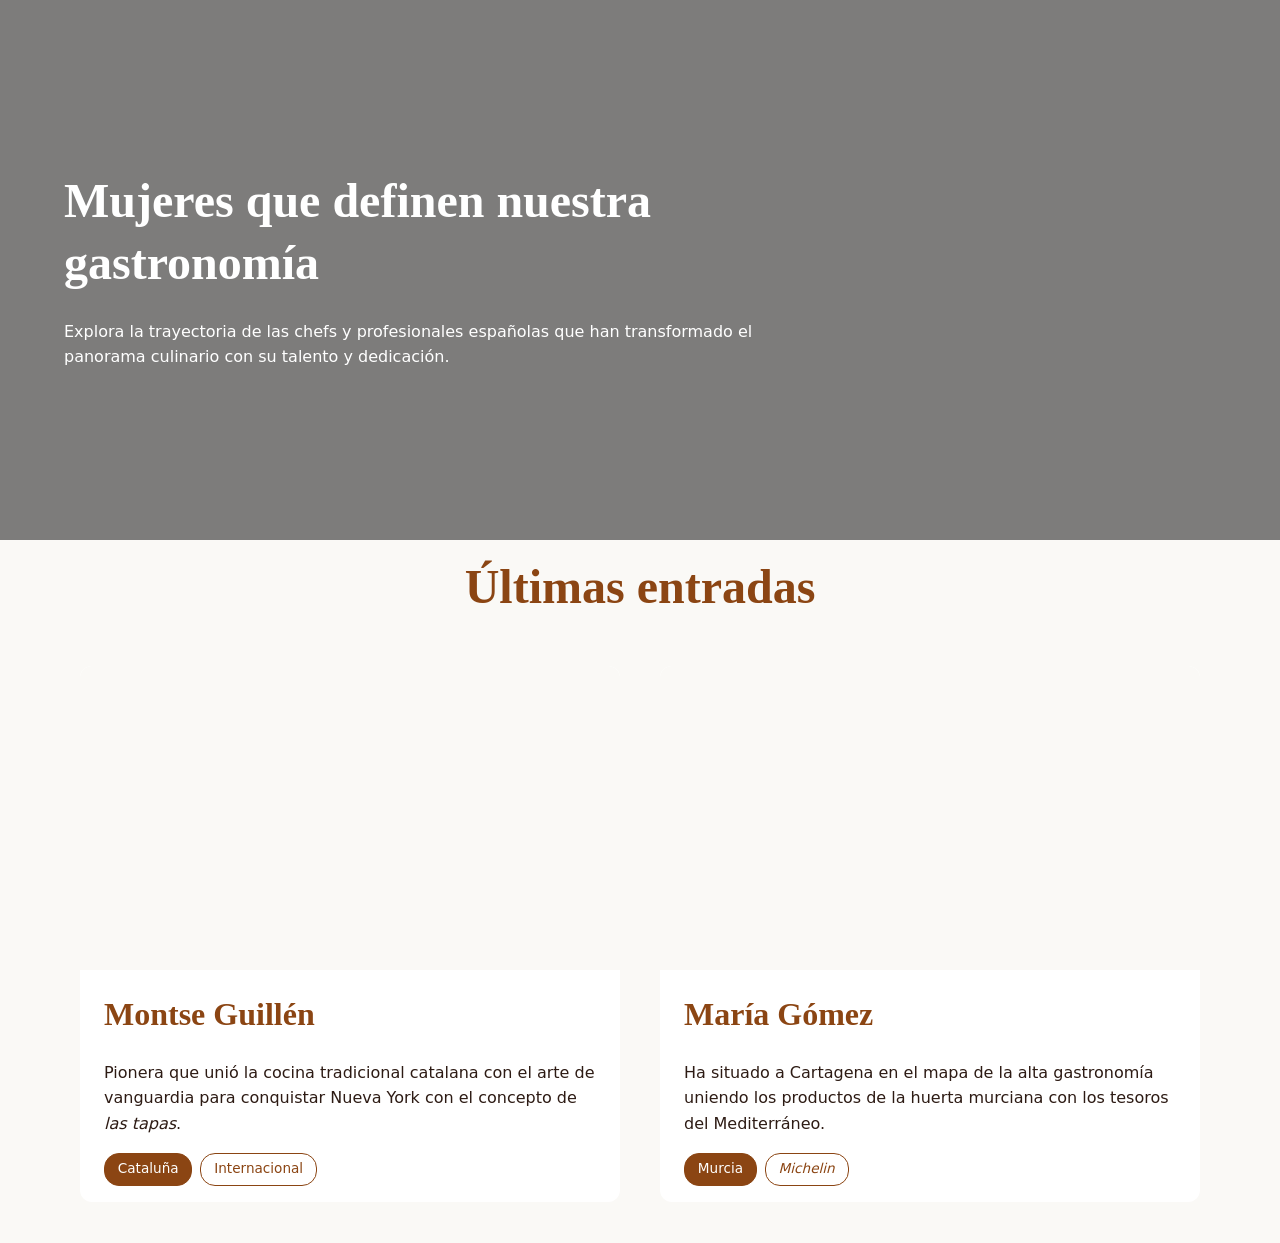
==== src_P2/index.html @ 94709fbe "Actualizo para aplicar cambios PageSpeed Insigths" ====
<!doctype html>
<html lang="es">
  <head>
    <meta charset="UTF-8" />
    <meta name="description" content="Gastronomía en femenino" />
    <meta name="viewport" content="width=device-width, initial-scale=1.0" />
    <title>{{ titulo_web }}</title>


    <!-- precarga de la fuente Playfair Display -->
    <link
      rel="preload"
      href="./fonts/playfair-display-v40-latin-regular.woff2"
      as="font"
      type="font/woff2"
      crossorigin="anonymous"
    />
    <link
      rel="preload"
      href="./fonts/playfair-display-v40-latin-italic.woff2"
      as="font"
      type="font/woff2"
      crossorigin="anonymous"
    />
    <link
      rel="preload"
      href="./fonts/playfair-display-v40-latin-700.woff2"
      as="font"
      type="font/woff2"
      crossorigin="anonymous"
    />

    <!-- icono de página -->
    <link rel="icon" href="./img/favicon.svg" type="image/svg+xml" />
    <!-- sharp parece no funcionar con la etiqueta link, así que se hace una versión png -->
    <link rel="icon" href="./img/favicon.png" type="image/png" />

    <!-- hoja de estilos -->
    <link rel="stylesheet" href="./css/estilos.css" />

    <!-- carga el javascript en diferido -->
    <script src="./js/script.js" defer></script>
  </head>

  <body>
    <!-- cabecera de página -->
    <include src="./src_P2/includes/header.html"></include>

    <main>
      <section class="hero-index">
        <picture class="hero-bg-container">
          <source
            type="image/webp"
            media="(min-width: 1024px)"
            srcset="./img/valentin-7uGtxeLLa0g-unsplash.jpg?as=webp&width=1600"
          />
          <source
            type="image/webp"
            media="(min-width: 768px)"
            srcset="./img/valentin-7uGtxeLLa0g-unsplash.jpg?as=webp&width=1000"
          />
          <img
            src="./img/valentin-7uGtxeLLa0g-unsplash.jpg?as=webp&width=600"
            alt="Fondo decorativo de gastronomía"
            class="hero-bg-img"
            fetchpriority="high"
            width="600"
            height="400"
          />
        </picture>

        <div class="hero-index-text">
          <h1>Mujeres que definen nuestra gastronomía</h1>
          <p>
            Explora la trayectoria de las chefs y profesionales españolas que
            han transformado el panorama culinario con su talento y dedicación.
          </p>
        </div>

        <div class="hero-index-image">
          <div class="hero-clip-container">
            <picture>
              <source
                type="image/webp"
                srcset="
                  ./img/howtogym-S9NchuPb79I-unsplash.jpg?as=webp&width=400   400w,
                  ./img/howtogym-S9NchuPb79I-unsplash.jpg?as=webp&width=600   600w,
                  ./img/howtogym-S9NchuPb79I-unsplash.jpg?as=webp&width=800   800w,
                  ./img/howtogym-S9NchuPb79I-unsplash.jpg?as=webp&width=1200 1200w,
                  ./img/howtogym-S9NchuPb79I-unsplash.jpg?as=webp&width=1600 1600w,
                  ./img/howtogym-S9NchuPb79I-unsplash.jpg?as=webp&width=2400 2400w
                "
                sizes="(max-width: 767px) 100vw, (max-width: 1200px) 50vw, 600px"
              />
              <img
                src="./img/howtogym-S9NchuPb79I-unsplash.jpg?width=800"
                srcset="
                  ./img/howtogym-S9NchuPb79I-unsplash.jpg?width=400   400w,
                  ./img/howtogym-S9NchuPb79I-unsplash.jpg?width=600   600w,
                  ./img/howtogym-S9NchuPb79I-unsplash.jpg?width=800   800w,
                  ./img/howtogym-S9NchuPb79I-unsplash.jpg?width=1200 1200w
                "
                sizes="(max-width: 767px) 100vw, (max-width: 1200px) 50vw, 600px"
                alt="Lupa negra sobre mesa de mármol blanco. HowToGym - Unspash"
                class="hero-index-image-clip"
                loading="lazy"
                fetchpriority="low"
                width="800"
                height="450"
              />
            </picture>
          </div>
        </div>
      </section>

      <!-- ultimas entradas -->
      <section class="ultimas-entradas">
        <div class="container">
          <h2>Últimas entradas</h2>

          <div class="cards-grid">
            <!-- Montse Guillén -->
            <article>
              <a href="det1.html" class="card hvr-curl-bottom-right">
                <figure class="card-image-container">
                  <include
                    src="./src_P2/includes/picture-std.html"
                    locals='{
                              "src": "montse_guillen.jpg",
                              "alt": "Montse Guillen, cuinera i artista",
                              "lang": "ca",
                              "sizes": "(max-width: 767px) 100vw, (max-width: 1200px) 45vw, 540px",
                              "class": "card-image",
                              "loading": "lazy",
                              "width": "540",
                              "height": "304"
                            }'
                  >
                  </include>
                </figure>

                <div class="card-content">
                  <h3>Montse Guillén</h3>
                  <p>
                    Pionera que unió la cocina tradicional catalana con el arte
                    de vanguardia para conquistar Nueva York con el concepto de
                    <i>las tapas</i>.
                  </p>

                  <div class="card-tags">
                    <span class="tag-region">Cataluña</span>
                    <span>Internacional</span>
                  </div>
                </div>
              </a>
            </article>

            <!-- María Gómez -->
            <article>
              <a href="det2.html" class="card hvr-curl-bottom-right">
                <figure class="card-image-container">
                  <include
                    src="./src_P2/includes/picture-std.html"
                    locals='{
                              "src": "maria_gomez_magoga.jpg",
                              "alt": "María Gómez en los fogones de Magoga",
                              "lang": "",
                              "sizes": "(max-width: 767px) 100vw, (max-width: 1200px) 45vw, 540px",
                              "class": "card-image",
                              "loading": "lazy",
                              "width": "540",
                              "height": "304"
                            }'
                  >
                  </include>
                </figure>
                <div class="card-content">
                  <h3>María Gómez</h3>
                  <p>
                    Ha situado a Cartagena en el mapa de la alta gastronomía
                    uniendo los productos de la huerta murciana con los tesoros
                    del Mediterráneo.
                  </p>
                  <div class="card-tags">
                    <span class="tag-region">Murcia</span>
                    <span lang="fr"><i>Michelin</i></span>
                  </div>
                </div>
              </a>
            </article>
          </div>
        </div>
      </section>
    </main>

    <!-- <footer> --->
    <include src="./src_P2/includes/footer.html"></include>

    <svg width="0" height="0">
      <defs>
        <clipPath id="clip-gastronomia" clipPathUnits="objectBoundingBox">
          <path
            d="M0.556,0 C0.546,0,0.539,0.014,0.539,0.032 V0.333 C0.539,0.351,0.546,0.365,0.556,0.365 H0.557 V0.412 A0.155,0.294 0,0,0 0.416,0.705 A0.155,0.294 0,0,0 0.571,1 A0.155,0.294 0,0,0 0.726,0.705 A0.155,0.294 0,0,0 0.585,0.412 V0.365 H0.587 C0.596,0.365,0.603,0.351,0.603,0.333 V0.032 C0.603,0.014,0.596,0,0.587,0 Z M0.238,0 A0.109,0.208 0,0,0 0.136,0.137 A0.109,0.208 0,0,0 0.11,0.131 A0.109,0.208 0,0,0 0,0.339 A0.109,0.208 0,0,0 0.098,0.545 V1 H0.238 V1 H0.378 V0.545 A0.109,0.208 0,0,0 0.476,0.339 A0.109,0.208 0,0,0 0.366,0.131 A0.109,0.208 0,0,0 0.341,0.137 A0.109,0.208 0,0,0 0.238,0 Z M0.836,0 A0.164,0.311 0,0,0 0.673,0.311 A0.164,0.311 0,0,0 0.802,0.614 V0.699 H0.783 C0.764,0.699,0.749,0.728,0.749,0.764 C0.749,0.801,0.764,0.829,0.783,0.829 H0.802 V0.933 C0.802,0.97,0.817,1,0.836,1 C0.855,1,0.87,0.97,0.87,0.933 V0.829 H0.889 C0.908,0.829,0.923,0.801,0.923,0.764 C0.923,0.728,0.908,0.699,0.889,0.699 H0.87 V0.614 A0.164,0.311 0,0,0 1,0.311 A0.164,0.311 0,0,0 0.836,0 Z"
          />
        </clipPath>
      </defs>
    </svg>
  </body>
</html>
---- src_P2/css/estilos.css ----
/* ========================================
   DEPENDENCIA HOVER
======================================= */
/* se elimina su carga y se añaden los estilos necesarios al final del css */
/* @import "npm:hover.css"; */

/* ========================================
   CARGA DE FUENTES DEL SERVIDOR
======================================= */
/* playfair-display-regular - latin */
@font-face {
  font-display: swap;
  font-family: "Playfair Display";
  font-style: normal;
  font-weight: 400;
  src: url("../fonts/playfair-display-v40-latin-regular.woff2") format("woff2");
}
/* playfair-display-italic - latin */
@font-face {
  font-display: swap;
  font-family: "Playfair Display";
  font-style: italic;
  font-weight: 400;
  src: url("../fonts/playfair-display-v40-latin-italic.woff2") format("woff2");
}
/* playfair-display-700 - latin */
@font-face {
  font-display: swap;
  font-family: "Playfair Display";
  font-style: normal;
  font-weight: 700;
  src: url("../fonts/playfair-display-v40-latin-700.woff2") format("woff2");
}

/* ========================================
   VARIABLES CSS
======================================= */
:root {
  /* FUENTES */
  --fuente-titulo: "Playfair Display", Georgia, serif;

  /* --fuente-cuerpo: "Inter", -apple-system, BlinkMacSystemFont, sans-serif; */
  /* se sustituye la fuente Inter por su similitud con las fuentes del sistema */
  --fuente-cuerpo:
    system-ui, -apple-system, BlinkMacSystemFont, "Segoe UI", Roboto, Helvetica,
    Arial, sans-serif;
  --fuente-regular: 400;
  --fuente-medium: 500;
  --fuente-bold: 700;

  /* COLORES DE TEXTO */
  --color-texto: #2d1b14;
  --color-texto-inverso: #ffffff;

  /* COLORES DECORATIVOS */
  /* --color-primario: #d2691e; */
  --color-primario: #b85c1a;
  --color-primario-oscuro: #8b4513;
  --color-hover: #d2691e;

  /* COLORES DE FONDO */
  --color-fondo-body: #faf9f6;
  --color-fondo-blanco: #ffffff;

  /* OVERLAYS */
  --overlay-negro: rgba(0, 0, 0, 0.75);

  /* SOMBRAS */
  --sombra-tenue: 0 4px 20px rgba(0, 0, 0, 0.1);
  --sombra-fuerte: 0 12px 40px rgba(0, 0, 0, 0.2);
  --sombra-modal: 0 20px 60px rgba(0, 0, 0, 0.5);
}

/* ========================================
   BASE
======================================= */
* {
  margin: 0;
  padding: 0;
  box-sizing: border-box;
}

html {
  font-size: 16px;
  scroll-behavior: smooth;
}

body {
  font-family: var(--fuente-cuerpo);
  font-weight: var(--fuente-regular);
  line-height: 1.6;
  color: var(--color-texto);
  background-color: var(--color-fondo-body);
}

/* ========================================
   CONTENEDOR
======================================= */
.container {
  max-width: 1200px;
  margin: 0 auto;
  padding: 0 2.5rem;
}

/* ========================================
   TIPOGRAFÍA
======================================= */
h1,
h2,
h3 {
  font-family: var(--fuente-titulo);
  font-weight: var(--fuente-bold);
  color: var(--color-primario-oscuro);
  line-height: 1.3;
}

h1 {
  font-size: clamp(2.5rem, 5.5vw, 3.5rem);
}
h2 {
  font-size: clamp(2rem, 5vw, 3rem);
  margin-bottom: 1.5rem;
}
h3 {
  font-size: clamp(1.5rem, 3vw, 2rem);
  margin-bottom: 1.5rem;
}

p {
  font-family: var(--fuente-cuerpo);
  font-weight: var(--fuente-regular);
}

/* ========================================
   BOTONES
======================================= */
.boton {
  display: inline-block;
  padding: 0.8rem 1.6rem;
  border-radius: 8px;
  text-decoration: none;
  font-weight: var(--fuente-medium);
  font-family: var(--fuente-cuerpo);
  background: var(--color-primario);
  color: var(--color-texto-inverso);
  border: 2px solid var(--color-primario);
  transition: all 0.3s;
}

.boton:hover {
  background: var(--color-hover);
  border-color: var(--color-hover);
}

/* ========================================
   CABECERA
======================================= */
.main-header {
  position: sticky;
  top: 0;
  background: var(--color-fondo-blanco);
  z-index: 100;
  padding: 1.2rem 2.5rem;
  display: flex;
  justify-content: space-between;
  align-items: center;
  border-bottom: 2px solid var(--color-primario-oscuro);
}

.main-nav {
  display: flex;
  align-items: center;
}

.menu-movil-toggle {
  background: none;
  border: none;
  font-size: 1.8rem;
  cursor: pointer;
  color: var(--color-primario-oscuro);
  display: block;
  padding: 0.5rem;
}

.menu-links {
  display: none;
  flex-direction: column;
  list-style: none;
  background: var(--color-fondo-blanco);
  position: absolute;
  top: 100%;
  right: 0;
  min-width: 220px;
  z-index: 100;
  box-shadow: var(--sombra-fuerte);
  border: 1px solid rgba(0, 0, 0, 0.05);
  padding: 1rem 0;
}

.menu-links.menu-open {
  display: flex;
}

.menu-links li {
  width: 100%;
  display: flex;
  justify-content: center;
  padding: 0.5rem 0;
}

.menu-links a {
  display: inline-block;
  padding: 0.4rem 0.8rem;
  color: var(--color-primario-oscuro);
  text-decoration: none;
  text-align: center;
  font-weight: var(--fuente-medium);
  font-size: 1.1rem;
  transition: all 0.3s;
  border: 1px solid transparent;
}

.menu-links a:hover {
  color: var(--color-primario);
}

.menu-links a[aria-current="page"] {
  color: var(--color-primario);
  border: 1px solid var(--color-primario);
  border-radius: 4px;
}

@media (min-width: 768px) {
  .menu-movil-toggle {
    display: none;
  }

  .menu-links {
    display: flex;
    flex-direction: row;
    position: static;
    padding: 0;
    gap: 1.5rem;
    box-shadow: none;
    border: none;
    background: transparent;
  }

  .menu-links li {
    width: auto;
    padding: 0;
  }

  .menu-links a {
    padding: 0.3rem 0.6rem;
    font-size: 1rem;
  }

  .menu-links a:hover {
    background: transparent;
    color: var(--color-hover);
  }

  .menu-links a[aria-current="page"] {
    border: 1px solid var(--color-primario);
  }
}

.logo-animado-nav {
  width: clamp(45px, 8vw, 65px);
  height: auto;
  display: flex;
  align-items: center;
  flex-shrink: 0;
}

.logo-svg-header {
  width: 100%;
  height: 100%;
  filter: drop-shadow(0 2px 4px rgba(0, 0, 0, 0.1));
}

.logo-text {
  display: flex;
  flex-direction: column;
  justify-content: center;
}

.logo {
  display: flex;
  align-items: center;
  gap: 12px;
  font-family: var(--fuente-titulo);
  color: var(--color-primario-oscuro);
  text-decoration: none;
  text-transform: uppercase;
  font-size: clamp(1.1rem, 4vw, 1.6rem);
  line-height: 1.2;
}

.logo-img {
  height: clamp(40px, 8vw, 60px);
  width: auto;
  object-fit: contain;
}

.logo span {
  display: block;
  font-weight: var(--fuente-regular);
  font-style: italic;
  color: var(--color-primario);
  letter-spacing: 2;
  text-transform: none;
  margin-top: -2px;
  font-size: clamp(0.9rem, 3.5vw, 1.4rem);
}

/* ========================================
   ANIMACIONES CSS PARA EL SVG
======================================= */
.anim-gorro {
  transform-origin: center center;
  animation: popIn 0.8s cubic-bezier(0.175, 0.885, 0.32, 1.275) both;
  /* latido 3s ease-in-out 2.5s infinite; */
}

.anim-simbolo {
  opacity: 0;
  animation: fadeIn 0.6s ease-out 0.8s forwards;
}

.anim-shadow {
  opacity: 0;
  animation: fadeInSombra 1s ease-out 1.4s forwards;
}

@keyframes popIn {
  0% {
    transform: scale(0);
    opacity: 0;
  }
  100% {
    transform: scale(1);
    opacity: 1;
  }
}

@keyframes fadeIn {
  to {
    opacity: 1;
  }
}

@keyframes fadeInSombra {
  from {
    opacity: 0;
  }
  to {
    opacity: 0.6;
  }
}

@keyframes latido {
  0%,
  100% {
    transform: scale(1);
  }
  50% {
    transform: scale(1.1);
  }
}

/* =======================================
   HERO INDEX
======================================= */
.hero-index {
  position: relative;
  overflow: hidden;
  color: var(--color-texto-inverso);
  display: flex;
  flex-direction: column;
  align-items: center;
  justify-content: center;
  padding: 3rem 5%;
  gap: 2rem;
  text-align: center;
  min-height: 60vh;
}

.hero-bg-container {
  position: absolute;
  top: 0;
  left: 0;
  width: 100%;
  height: 100%;
  z-index: 1;
}

.hero-bg-container::after {
  content: "";
  position: absolute;
  top: 0;
  left: 0;
  width: 100%;
  height: 100%;
  background: linear-gradient(rgba(0, 0, 0, 0.5), rgba(0, 0, 0, 0.5));
  z-index: 2;
}

.hero-bg-img {
  width: 100%;
  height: 100%;
  object-fit: cover;
  object-position: bottom;
  display: block;
}

.hero-index-text,
.hero-index-image {
  position: relative;
  z-index: 3;
}

.hero-index h1 {
  color: var(--color-texto-inverso);
  margin-bottom: 1.5rem;
  font-size: clamp(1rem, 5vw + 1rem, 3rem);
}

.hero-index-text {
  width: 100%;
  max-width: 800px;
}

.hero-index-image {
  width: 100%;
  display: flex;
  justify-content: center;
}

.hero-clip-container {
  width: 100%;
  max-width: 350px;
  aspect-ratio: 2 / 1;
  clip-path: url("#clip-gastronomia");
  -webkit-clip-path: url("#clip-gastronomia");
  transform: translateZ(0);
  will-change: clip-path;
}

.hero-index-image-clip {
  width: 100%;
  height: 100%;
  object-fit: cover;
  display: block;
  will-change: transform, clip-path;
}

/* 2 columnas para pantallas grandes */
@media (min-width: 1024px) {
  .hero-index {
    flex-direction: row;
    text-align: left;
    justify-content: space-between;
    gap: 5%;
  }

  .hero-index-text {
    flex: 2;
    padding-right: 2rem;
  }

  .hero-index-image {
    flex: 1;
    justify-content: flex-end;
  }

  .hero-clip-container {
    max-width: 600px;
  }
}

/* ========================================
   HERO GENERAL
======================================= */
.hero-general {
  background: linear-gradient(
    var(--color-fondo-body),
    var(--color-fondo-blanco)
  );
  min-height: 10vh;
  display: block;
  align-items: center;
  text-align: center;

  margin: 0 auto;
  padding: 1rem 2.5rem;
}

.hero-general h1 {
  font-family: var(--fuente-titulo);
  margin-bottom: 1rem;
}

.hero-general p {
  max-width: 800px;
  margin: 0 auto 1rem;
  font-size: 1.1rem;
}

/* ========================================
   SECCIONES
======================================= */
.ultimas-entradas,
.categoria {
  padding: 1rem 0;
}

.ultimas-entradas h2,
.categoria h2 {
  text-align: center;
  margin-bottom: 3rem;
}

/* ========================================
   TARJETAS ultimas-entradas y categorías
======================================= */
.cards-grid {
  display: flex;
  flex-direction: column;
  gap: 2rem;
}

@media (min-width: 768px) {
  .cards-grid {
    display: grid;
    grid-template-columns: repeat(auto-fit, minmax(360px, 1fr));
    gap: 2.5rem;
  }
}

.card {
  display: block;
  color: inherit;
  text-decoration: none;
  background: var(--color-fondo-blanco);
  border-radius: 12px;
  overflow: hidden;
  box-shadow: var(--sombra-tenue);
  transition: all 0.3s ease;
}

.card:hover {
  text-decoration: none;
  transform: translateY(-5px);
  box-shadow: var(--sombra-fuerte);
}

.card-image-container {
  width: 100%;
  aspect-ratio: 16 / 9;
  overflow: hidden;
  margin: 0;
  background-color: var(--color-fondo-body);
}

.card-image-container img {
  width: 100%;
  height: 100%;
  object-fit: cover;
  object-position: center top;
  display: block;
}

.card-content {
  padding: 1.5rem 1.5rem 0 1.5rem;
  position: relative;
}

.card h2 {
  margin-bottom: 0.5rem;
}

.card p {
  color: var(--color-texto);
  margin-bottom: 1rem;
}

.card-tags {
  display: flex;
  gap: 0.5rem;
  margin: 1rem 0;
}

.card-tags span {
  background: transparent;
  border: 1px solid var(--color-primario-oscuro);
  color: var(--color-primario-oscuro);
  padding: 0.3rem 0.8rem;
  border-radius: 15px;
  font-size: 0.85rem;
  font-weight: var(--fuente-medium);
}

.card-tags span.tag-region {
  background: var(--color-primario-oscuro);
  color: var(--color-texto-inverso);
}

/* ========================================
   MIGA DE PAN
======================================= */
.breadcrumb-nav {
  background-color: var(--color-fondo-body);
  padding: 0.7rem 2.5rem;
}

.breadcrumb-nav ol {
  list-style: none;
  display: flex;
  flex-wrap: wrap;
  gap: 0.3rem;
  margin: 0;
  padding: 0;
  font-size: 0.9rem;
  font-family: var(--fuente-cuerpo);
}

.breadcrumb-nav li {
  color: var(--color-primario-oscuro);
}

.breadcrumb-nav li:not(:last-child)::after {
  content: ">";
  margin-left: 0.5rem;
  color: var(--color-primario-oscuro);
  font-weight: var(--fuente-regular);
}

.breadcrumb-nav a {
  color: var(--color-primario-oscuro);
  text-decoration: none;
  transition: color 0.2s;
}

.breadcrumb-nav a:hover {
  color: var(--color-hover);
  text-decoration: underline;
}

.breadcrumb-nav li[aria-current="page"] {
  font-weight: var(--fuente-medium);
  color: var(--color-primario);
}

/* ========================================
   PAGINA DETALLE IMAGEN PORTADA Y RECETA 
======================================= */
.img-caption {
  color: var(--color-texto);
  font-size: 0.85rem;
  border-radius: 0 0 12px 12px;
  font-weight: var(--fuente-medium);
  max-width: max-content;
}

.img-caption a:link {
  color: var(--color-primario);
  text-decoration: none;
  transition: all 0.2s;
}

.img-caption a:visited {
  color: var(--color-hover);
}

/* ========================================
  PAGINA DETALLE CABECERA
======================================= */
.header-interno {
  display: block;
  background-color: transparent;
  margin-top: 2rem;
  margin-bottom: 1.5rem;
}

.header-interno-subtitulo {
  color: var(--color-texto);
  font-weight: var(--fuente-medium);
  font-size: 1.15rem;
}

.header-interno-figure {
  margin: 0 0 2rem 0;
  position: relative;
  width: 100%;
}

.header-interno-image {
  width: 100%;
  border-radius: 12px;
  display: block;
  object-fit: cover;

  height: auto;
  aspect-ratio: auto;
  object-position: center top;
}

@media (min-width: 768px) {
  .header-interno-image {
    height: 350px;
    object-position: top center;
  }
}

@media (min-width: 768px) {
  .header-interno {
    display: flex;
    justify-content: space-between;
    align-items: center;
  }
}

/* ========================================
   PAGINA DETALLE PÁRRAFOS BIO 
======================================= */
.bio p {
  margin-bottom: 1.5rem;
  font-size: 1.05rem;
}

.bio strong {
  color: var(--color-primario-oscuro);
}

/* ========================================
   PAGINA DETALLE RECETA 
======================================= */
.receta-grid {
  display: grid;
  gap: 2.5rem;
  margin-top: 2rem;
}

.receta-grid h3 {
  font-size: 1.4rem;
  margin-bottom: 1rem;
}

.receta-grid ul,
.receta-grid ol {
  padding-left: 1.5rem;
}

.receta-grid li {
  margin-bottom: 0.4rem;
}

@media (min-width: 768px) {
  .receta-grid {
    grid-template-columns: 1fr 1fr;
    gap: 3rem;
  }
}

.receta {
  background: var(--color-fondo-blanco);
  padding: 2.5rem;
  border-radius: 16px;
  margin: 3rem 0;
  box-shadow: var(--sombra-tenue);
}

.receta h2 {
  font-size: 2rem;
  margin-bottom: 1rem;
}

/* ========================================
   PAGINA DETALLE RECETA IMAGEN
======================================= */
.receta-figure {
  margin: 0 0 2rem 0;
  position: relative;
}

.receta-imagen {
  width: 100%;
  aspect-ratio: 3 / 2;
  height: auto;
  max-height: 55vh;
  object-fit: cover;
  border-radius: 12px;
}

@media (min-width: 768px) {
  .receta-imagen {
    height: auto;
  }
}

/* ========================================
   PAGINA DETALLE GALERIA
======================================= */
.galeria-grid {
  display: grid;
  grid-template-columns: 1fr;
  gap: 1.5rem;
  margin-top: 1.5rem;
  border-radius: 12px;
  list-style: none;
}

.galeria {
  margin: 3rem 0;
}

.galeria-item {
  margin: 0;
  padding: 0;
}

.galeria-figure {
  position: relative;
  margin: 0;
}

.galeria-figure figcaption {
  background: var(--color-primario-oscuro);
  color: var(--color-texto-inverso);
  padding: 0.6rem 0.8rem;
  font-size: 0.85rem;
  border-radius: 0 0 8px 8px;
  text-align: center;
  font-weight: var(--fuente-medium);
}

.galeria-img {
  width: 100%;
  height: 250px;
  object-fit: cover;
  border-radius: 8px 8px 0 0;
  display: block;
  cursor: zoom-in;
  transition: transform 0.2s;
}

.galeria-img:hover {
  transform: scale(1.02);
}

@media (min-width: 768px) {
  .galeria-grid {
    grid-template-columns: repeat(2, 1fr);
  }
  .galeria-img {
    height: 220px;
  }
}

@media (min-width: 1024px) {
  .galeria-grid {
    grid-template-columns: repeat(3, 1fr);
  }
  .galeria-img {
    height: 220px;
  }
}

/* ========================================
   PAGINA DETALLE GALERIA MODAL
======================================= */
.modal-galeria {
  display: none;
  position: fixed;
  z-index: 1000;
  inset: 0;
  background: var(--overlay-negro);
  backdrop-filter: blur(2px);
  padding: 2rem;
}

.modal-galeria.mostrar {
  display: flex;
  align-items: center;
  justify-content: center;
}

.modal-contenido {
  position: relative;
  /* max-width: 95vw; */
  /* max-height: 95vh; */
  max-height: 60%;
}

.modal-img {
  max-width: 100%;
  max-height: 90%;
  width: auto;
  height: auto;
  border-radius: 12px;
  box-shadow: var(--sombra-modal);
  cursor: zoom-out;
}

.modal-cerrar {
  position: absolute;
  top: 0;
  right: 0;
  background: var(--color-primario);
  color: var(--color-texto-inverso);
  width: 50px;
  height: 50px;
  border-radius: 50%;
  display: flex;
  align-items: center;
  justify-content: center;
  font-size: 1.8rem;
  cursor: pointer;
  margin: 1rem;
  z-index: 1001;
}

.modal-cerrar:hover {
  color: var(--color-primario);
  background: var(--overlay-negro);
}

/* ========================================
   PAGINA DETALLE VÍDEO
======================================= */
.video {
  margin: 3rem 0;
}

.video-figure {
  margin: 2rem 0;
}

.video-wrapper {
  position: relative;
  width: 100%;
  padding-bottom: 56.25%; /* 16:9 */
  height: 0;
  overflow: hidden;
  border-radius: 12px;
}

.video-wrapper iframe {
  position: absolute;
  top: 0;
  left: 0;
  width: 100%;
  height: 100%;
  border: 0;
  border-radius: 12px;
}

.video-figure figcaption {
  background: var(--color-primario-oscuro);
  color: var(--color-texto-inverso);
  padding: 0.8rem 1rem;
  font-size: 0.9rem;
  text-align: center;
  border-radius: 0 0 12px 12px;
  margin-top: -0.5rem;
  font-weight: var(--fuente-medium);
}

/* ========================================
   FUENTES COMÚN TODAS LAS PÁGINAS
======================================= */
.fuentes {
  background: var(--color-fondo-body);
  padding: 2rem 2rem;
  margin-top: 3rem;
  margin-bottom: 3rem;
  border-radius: 16px;
  box-shadow: var(--sombra-tenue);
}

.fuentes h1 {
  text-align: center;
  margin-bottom: 2rem;
}

.fuentes ul {
  padding-left: 1.25rem;
  margin-bottom: 1.5rem;
}

.fuentes li {
  padding: 0.3rem 0;
  line-height: 1.5;
}

.fuentes a {
  color: var(--color-primario);
  text-decoration: none;
  border-bottom: 1px solid transparent;
  transition: border-bottom 0.2s;
}

.fuentes a:hover,
.fuentes a:focus {
  border-bottom-color: currentColor;
}

/* ========================================
   FUENTES PÁGINA LINKS
======================================= */
.fuentes-intro {
  text-align: center;
  max-width: 700px;
  margin: 0 auto 2.5rem;
  color: var(--color-texto);
  font-size: 0.95rem;
}

.fuente-bloque {
  background: var(--color-fondo-blanco);
  border-radius: 12px;
  padding: 2rem;
  margin-bottom: 2rem;
  box-shadow: var(--sombra-fuerte);
}

.fuente-bloque h2 {
  margin-bottom: 1rem;
}

.fuentes-bold {
  font-weight: var(--fuente-bold);
  color: var(--color-primario-oscuro);
  text-transform: uppercase;
  font-size: 0.9em;
  letter-spacing: 0.05em;
}

.fuentes-fecha {
  font-weight: var(--fuente-regular);
  color: var(--color-primario);
  font-size: 0.8em;
  letter-spacing: 0.05em;
}

/* ========================================
   FOOTER
======================================= */
footer {
  background: var(--color-primario-oscuro);
  color: var(--color-texto-inverso);
  text-align: center;
  padding: 3rem 1rem;
  margin-top: 5rem;
}

.footer a {
  color: var(--color-texto-inverso);
}

.footer a:hover {
  border-bottom-color: currentColor;
}

/* ========================================
   abreviaturas
======================================= */
abbr[title] {
  cursor: help;
  text-decoration: underline dotted;
}

/* ========================================
   ACCESIBILIDAD
======================================= */
:focus-visible {
  outline: 3px solid var(--color-primario);
  outline-offset: 2px;
}

/* ==========================================================================
   EXTRACCIÓN DE HOVER.CSS PARA EVITAR LA DEPENDENCIA EXTERNA
   ========================================================================== */

/* estilos base */
.hvr-curl-bottom-right {
  display: inline-block;
  vertical-align: middle;
  -webkit-transform: translateZ(0);
  transform: translateZ(0);
  box-shadow: 0 0 1px rgba(0, 0, 0, 0);
  -webkit-backface-visibility: hidden;
  backface-visibility: hidden;
  -moz-osx-font-smoothing: grayscale;
  position: relative;
}

/* doblez de esquina */
.hvr-curl-bottom-right::before {
  pointer-events: none;
  position: absolute;
  content: "";
  height: 0;
  width: 0;
  bottom: 0;
  right: 0;
  background: white; /* Color del fondo del doblez */
  background: linear-gradient(315deg, white 45%, #aaa 50%, #ccc 56%, white 80%);
  box-shadow: -1px -1px 1px rgba(0, 0, 0, 0.4);
  -webkit-transition-duration: 0.3s;
  transition-duration: 0.3s;
  -webkit-transition-property: width, height;
  transition-property: width, height;
}

/* hover del doblez */
.hvr-curl-bottom-right:hover::before,
.hvr-curl-bottom-right:focus::before,
.hvr-curl-bottom-right:active::before {
  width: 25px;
  height: 25px;
}

/* sombra flotante */
.hvr-float-shadow {
  display: inline-block;
  vertical-align: middle;
  -webkit-transform: translateZ(0);
  transform: translateZ(0);
  box-shadow: 0 0 1px rgba(0, 0, 0, 0);
  -webkit-backface-visibility: hidden;
  backface-visibility: hidden;
  -moz-osx-font-smoothing: grayscale;
  position: relative;
  -webkit-transition-duration: 0.3s;
  transition-duration: 0.3s;
  -webkit-transition-property: transform;
  transition-property: transform;
}

.hvr-float-shadow::before {
  pointer-events: none;
  position: absolute;
  z-index: -1;
  content: "";
  top: 100%;
  left: 5%;
  height: 10px;
  width: 90%;
  opacity: 0;
  background: -webkit-radial-gradient(
    center,
    示意 ellipse,
    rgba(0, 0, 0, 0.35) 0%,
    rgba(0, 0, 0, 0) 80%
  );
  background: radial-gradient(
    ellipse at center,
    rgba(0, 0, 0, 0.35) 0%,
    rgba(0, 0, 0, 0) 80%
  );
  /* transición para la aparición de la sombra */
  -webkit-transition-duration: 0.3s;
  transition-duration: 0.3s;
  -webkit-transition-property: transform, opacity;
  transition-property: transform, opacity;
}

.hvr-float-shadow:hover,
.hvr-float-shadow:focus,
.hvr-float-shadow:active {
  -webkit-transform: translateY(-5px);
  transform: translateY(-5px);
}

.hvr-float-shadow:hover::before,
.hvr-float-shadow:focus::before,
.hvr-float-shadow:active::before {
  opacity: 1;
  -webkit-transform: translateY(5px);
  transform: translateY(5px);
}

/* ==========================================================================
   ESTILOS PARA LA FACHADA DE VÍDEO DE YOUTUBE
   ========================================================================== */

.youtube-fachada {
  position: relative;
  cursor: pointer;
  display: block;
  width: 100%;
  aspect-ratio: 16 / 9;
  background-color: #000;
  overflow: hidden;
}

.youtube-fachada img {
  width: 100%;
  height: 100%;
  object-fit: contain;
  display: block;
}

.youtube-fachada iframe {
  width: 100%;
  height: 100%;
  border: none;
  display: block;
}

.play-button {
  position: absolute;
  top: 50%;
  left: 50%;
  transform: translate(-50%, -50%);
  width: 68px;
  height: 48px;
  background-color: #212121;
  opacity: 0.9;
  border-radius: 14px;
  border: none;
  z-index: 2;
}

.play-button::before {
  content: "";
  position: absolute;
  top: 50%;
  left: 55%;
  transform: translate(-50%, -50%);
  border-style: solid;
  border-width: 10px 0 10px 15px;
  border-color: transparent transparent transparent #fff;
}

.youtube-fachada:hover .play-button {
  background-color: #f00;
}
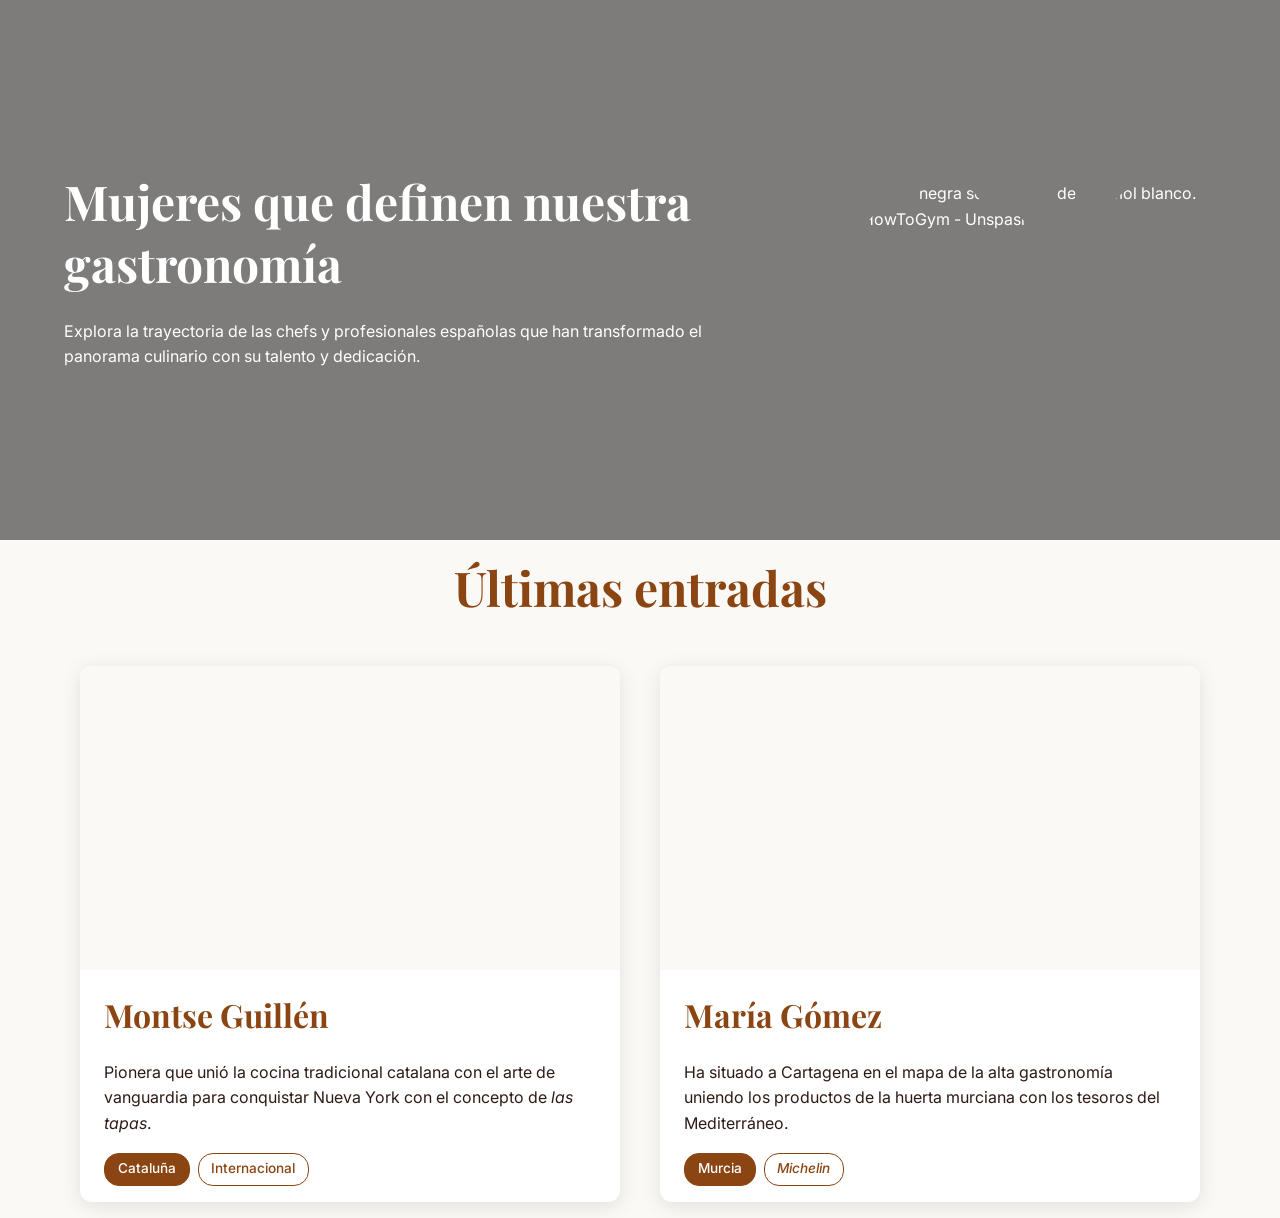
==== commit 043c9ca5: "Actualizo para aplicar cambios PageSpeed Insigths" ====
--- a/src_P2/index.html
+++ b/src_P2/index.html
@@ -5,30 +5,6 @@
     <meta name="description" content="Gastronomía en femenino" />
     <meta name="viewport" content="width=device-width, initial-scale=1.0" />
     <title>{{ titulo_web }}</title>
-
-
-    <!-- precarga de la fuente Playfair Display -->
-    <link
-      rel="preload"
-      href="./fonts/playfair-display-v40-latin-regular.woff2"
-      as="font"
-      type="font/woff2"
-      crossorigin="anonymous"
-    />
-    <link
-      rel="preload"
-      href="./fonts/playfair-display-v40-latin-italic.woff2"
-      as="font"
-      type="font/woff2"
-      crossorigin="anonymous"
-    />
-    <link
-      rel="preload"
-      href="./fonts/playfair-display-v40-latin-700.woff2"
-      as="font"
-      type="font/woff2"
-      crossorigin="anonymous"
-    />
 
     <!-- icono de página -->
     <link rel="icon" href="./img/favicon.svg" type="image/svg+xml" />
@@ -38,7 +14,11 @@
     <!-- hoja de estilos -->
     <link rel="stylesheet" href="./css/estilos.css" />
 
-    <!-- carga el javascript en diferido -->
+    <!-- tipografía -->
+    <link
+      rel="stylesheet"
+      href="https://fonts.googleapis.com/css2?family=Playfair+Display:ital,wght@0,400;0,700;1,400;1,700&family=Inter:wght@300;400;500;600;700&display=swap"
+    />
     <script src="./js/script.js" defer></script>
   </head>
 
@@ -48,27 +28,6 @@
 
     <main>
       <section class="hero-index">
-        <picture class="hero-bg-container">
-          <source
-            type="image/webp"
-            media="(min-width: 1024px)"
-            srcset="./img/valentin-7uGtxeLLa0g-unsplash.jpg?as=webp&width=1600"
-          />
-          <source
-            type="image/webp"
-            media="(min-width: 768px)"
-            srcset="./img/valentin-7uGtxeLLa0g-unsplash.jpg?as=webp&width=1000"
-          />
-          <img
-            src="./img/valentin-7uGtxeLLa0g-unsplash.jpg?as=webp&width=600"
-            alt="Fondo decorativo de gastronomía"
-            class="hero-bg-img"
-            fetchpriority="high"
-            width="600"
-            height="400"
-          />
-        </picture>
-
         <div class="hero-index-text">
           <h1>Mujeres que definen nuestra gastronomía</h1>
           <p>
@@ -84,32 +43,40 @@
                 type="image/webp"
                 srcset="
                   ./img/howtogym-S9NchuPb79I-unsplash.jpg?as=webp&width=400   400w,
-                  ./img/howtogym-S9NchuPb79I-unsplash.jpg?as=webp&width=600   600w,
                   ./img/howtogym-S9NchuPb79I-unsplash.jpg?as=webp&width=800   800w,
                   ./img/howtogym-S9NchuPb79I-unsplash.jpg?as=webp&width=1200 1200w,
                   ./img/howtogym-S9NchuPb79I-unsplash.jpg?as=webp&width=1600 1600w,
                   ./img/howtogym-S9NchuPb79I-unsplash.jpg?as=webp&width=2400 2400w
                 "
-                sizes="(max-width: 767px) 100vw, (max-width: 1200px) 50vw, 600px"
+                sizes="(max-width: 767px) 100vw, (max-width: 1200px) 50vw, 800px"
               />
               <img
                 src="./img/howtogym-S9NchuPb79I-unsplash.jpg?width=800"
                 srcset="
                   ./img/howtogym-S9NchuPb79I-unsplash.jpg?width=400   400w,
-                  ./img/howtogym-S9NchuPb79I-unsplash.jpg?width=600   600w,
                   ./img/howtogym-S9NchuPb79I-unsplash.jpg?width=800   800w,
                   ./img/howtogym-S9NchuPb79I-unsplash.jpg?width=1200 1200w
                 "
-                sizes="(max-width: 767px) 100vw, (max-width: 1200px) 50vw, 600px"
+                sizes="(max-width: 767px) 100vw, (max-width: 1200px) 50vw, 800px"
                 alt="Lupa negra sobre mesa de mármol blanco. HowToGym - Unspash"
                 class="hero-index-image-clip"
-                loading="lazy"
-                fetchpriority="low"
+                loading="eager"
                 width="800"
                 height="450"
               />
             </picture>
           </div>
+
+          <!-- forma para el clip-path gorroy sarten -->
+          <svg width="0" height="0">
+            <defs>
+              <clipPath id="clip-gastronomia" clipPathUnits="objectBoundingBox">
+                <path
+                  d="M0.556,0 C0.546,0,0.539,0.014,0.539,0.032 V0.333 C0.539,0.351,0.546,0.365,0.556,0.365 H0.557 V0.412 A0.155,0.294 0,0,0 0.416,0.705 A0.155,0.294 0,0,0 0.571,1 A0.155,0.294 0,0,0 0.726,0.705 A0.155,0.294 0,0,0 0.585,0.412 V0.365 H0.587 C0.596,0.365,0.603,0.351,0.603,0.333 V0.032 C0.603,0.014,0.596,0,0.587,0 Z M0.238,0 A0.109,0.208 0,0,0 0.136,0.137 A0.109,0.208 0,0,0 0.11,0.131 A0.109,0.208 0,0,0 0,0.339 A0.109,0.208 0,0,0 0.098,0.545 V1 H0.238 V1 H0.378 V0.545 A0.109,0.208 0,0,0 0.476,0.339 A0.109,0.208 0,0,0 0.366,0.131 A0.109,0.208 0,0,0 0.341,0.137 A0.109,0.208 0,0,0 0.238,0 Z M0.836,0 A0.164,0.311 0,0,0 0.673,0.311 A0.164,0.311 0,0,0 0.802,0.614 V0.699 H0.783 C0.764,0.699,0.749,0.728,0.749,0.764 C0.749,0.801,0.764,0.829,0.783,0.829 H0.802 V0.933 C0.802,0.97,0.817,1,0.836,1 C0.855,1,0.87,0.97,0.87,0.933 V0.829 H0.889 C0.908,0.829,0.923,0.801,0.923,0.764 C0.923,0.728,0.908,0.699,0.889,0.699 H0.87 V0.614 A0.164,0.311 0,0,0 1,0.311 A0.164,0.311 0,0,0 0.836,0 Z"
+                />
+              </clipPath>
+            </defs>
+          </svg>
         </div>
       </section>
 
@@ -129,11 +96,11 @@
                               "src": "montse_guillen.jpg",
                               "alt": "Montse Guillen, cuinera i artista",
                               "lang": "ca",
-                              "sizes": "(max-width: 767px) 100vw, (max-width: 1200px) 45vw, 540px",
+                              "sizes": "(max-width: 767px) 90vw, (max-width: 1200px) 45vw, 540px",
                               "class": "card-image",
                               "loading": "lazy",
-                              "width": "540",
-                              "height": "304"
+                              "width": "600",
+                              "height": "338"
                             }'
                   >
                   </include>
@@ -165,11 +132,11 @@
                               "src": "maria_gomez_magoga.jpg",
                               "alt": "María Gómez en los fogones de Magoga",
                               "lang": "",
-                              "sizes": "(max-width: 767px) 100vw, (max-width: 1200px) 45vw, 540px",
+                              "sizes": "(max-width: 767px) 90vw, (max-width: 1200px) 45vw, 540px",
                               "class": "card-image",
                               "loading": "lazy",
-                              "width": "540",
-                              "height": "304"
+                              "width": "600",
+                              "height": "338"
                             }'
                   >
                   </include>
@@ -195,15 +162,5 @@
 
     <!-- <footer> --->
     <include src="./src_P2/includes/footer.html"></include>
-
-    <svg width="0" height="0">
-      <defs>
-        <clipPath id="clip-gastronomia" clipPathUnits="objectBoundingBox">
-          <path
-            d="M0.556,0 C0.546,0,0.539,0.014,0.539,0.032 V0.333 C0.539,0.351,0.546,0.365,0.556,0.365 H0.557 V0.412 A0.155,0.294 0,0,0 0.416,0.705 A0.155,0.294 0,0,0 0.571,1 A0.155,0.294 0,0,0 0.726,0.705 A0.155,0.294 0,0,0 0.585,0.412 V0.365 H0.587 C0.596,0.365,0.603,0.351,0.603,0.333 V0.032 C0.603,0.014,0.596,0,0.587,0 Z M0.238,0 A0.109,0.208 0,0,0 0.136,0.137 A0.109,0.208 0,0,0 0.11,0.131 A0.109,0.208 0,0,0 0,0.339 A0.109,0.208 0,0,0 0.098,0.545 V1 H0.238 V1 H0.378 V0.545 A0.109,0.208 0,0,0 0.476,0.339 A0.109,0.208 0,0,0 0.366,0.131 A0.109,0.208 0,0,0 0.341,0.137 A0.109,0.208 0,0,0 0.238,0 Z M0.836,0 A0.164,0.311 0,0,0 0.673,0.311 A0.164,0.311 0,0,0 0.802,0.614 V0.699 H0.783 C0.764,0.699,0.749,0.728,0.749,0.764 C0.749,0.801,0.764,0.829,0.783,0.829 H0.802 V0.933 C0.802,0.97,0.817,1,0.836,1 C0.855,1,0.87,0.97,0.87,0.933 V0.829 H0.889 C0.908,0.829,0.923,0.801,0.923,0.764 C0.923,0.728,0.908,0.699,0.889,0.699 H0.87 V0.614 A0.164,0.311 0,0,0 1,0.311 A0.164,0.311 0,0,0 0.836,0 Z"
-          />
-        </clipPath>
-      </defs>
-    </svg>
   </body>
 </html>
--- a/src_P2/css/estilos.css
+++ b/src_P2/css/estilos.css
@@ -1,36 +1,7 @@
 /* ========================================
    DEPENDENCIA HOVER
 ======================================= */
-/* se elimina su carga y se añaden los estilos necesarios al final del css */
-/* @import "npm:hover.css"; */
-
-/* ========================================
-   CARGA DE FUENTES DEL SERVIDOR
-======================================= */
-/* playfair-display-regular - latin */
-@font-face {
-  font-display: swap;
-  font-family: "Playfair Display";
-  font-style: normal;
-  font-weight: 400;
-  src: url("../fonts/playfair-display-v40-latin-regular.woff2") format("woff2");
-}
-/* playfair-display-italic - latin */
-@font-face {
-  font-display: swap;
-  font-family: "Playfair Display";
-  font-style: italic;
-  font-weight: 400;
-  src: url("../fonts/playfair-display-v40-latin-italic.woff2") format("woff2");
-}
-/* playfair-display-700 - latin */
-@font-face {
-  font-display: swap;
-  font-family: "Playfair Display";
-  font-style: normal;
-  font-weight: 700;
-  src: url("../fonts/playfair-display-v40-latin-700.woff2") format("woff2");
-}
+@import "npm:hover.css";
 
 /* ========================================
    VARIABLES CSS
@@ -38,12 +9,7 @@
 :root {
   /* FUENTES */
   --fuente-titulo: "Playfair Display", Georgia, serif;
-
-  /* --fuente-cuerpo: "Inter", -apple-system, BlinkMacSystemFont, sans-serif; */
-  /* se sustituye la fuente Inter por su similitud con las fuentes del sistema */
-  --fuente-cuerpo:
-    system-ui, -apple-system, BlinkMacSystemFont, "Segoe UI", Roboto, Helvetica,
-    Arial, sans-serif;
+  --fuente-cuerpo: "Inter", -apple-system, BlinkMacSystemFont, sans-serif;
   --fuente-regular: 400;
   --fuente-medium: 500;
   --fuente-bold: 700;
@@ -320,8 +286,9 @@
 ======================================= */
 .anim-gorro {
   transform-origin: center center;
-  animation: popIn 0.8s cubic-bezier(0.175, 0.885, 0.32, 1.275) both;
-  /* latido 3s ease-in-out 2.5s infinite; */
+  animation:
+    popIn 0.8s cubic-bezier(0.175, 0.885, 0.32, 1.275) both,
+    latido 3s ease-in-out 2.5s infinite;
 }
 
 .anim-simbolo {
@@ -370,12 +337,15 @@
   }
 }
 
-/* =======================================
+/* ========================================
    HERO INDEX
 ======================================= */
 .hero-index {
-  position: relative;
-  overflow: hidden;
+  background:
+    linear-gradient(rgba(0, 0, 0, 0.5), rgba(0, 0, 0, 0.5)),
+    url("../img/valentin-7uGtxeLLa0g-unsplash.jpg?as=webp&width=600");
+  background-size: cover;
+  background-position: bottom;
   color: var(--color-texto-inverso);
   display: flex;
   flex-direction: column;
@@ -387,40 +357,6 @@
   min-height: 60vh;
 }
 
-.hero-bg-container {
-  position: absolute;
-  top: 0;
-  left: 0;
-  width: 100%;
-  height: 100%;
-  z-index: 1;
-}
-
-.hero-bg-container::after {
-  content: "";
-  position: absolute;
-  top: 0;
-  left: 0;
-  width: 100%;
-  height: 100%;
-  background: linear-gradient(rgba(0, 0, 0, 0.5), rgba(0, 0, 0, 0.5));
-  z-index: 2;
-}
-
-.hero-bg-img {
-  width: 100%;
-  height: 100%;
-  object-fit: cover;
-  object-position: bottom;
-  display: block;
-}
-
-.hero-index-text,
-.hero-index-image {
-  position: relative;
-  z-index: 3;
-}
-
 .hero-index h1 {
   color: var(--color-texto-inverso);
   margin-bottom: 1.5rem;
@@ -428,7 +364,7 @@
 }
 
 .hero-index-text {
-  width: 100%;
+  width: 100%; /* En móvil ocupa todo */
   max-width: 800px;
 }
 
@@ -442,10 +378,9 @@
   width: 100%;
   max-width: 350px;
   aspect-ratio: 2 / 1;
+
   clip-path: url("#clip-gastronomia");
   -webkit-clip-path: url("#clip-gastronomia");
-  transform: translateZ(0);
-  will-change: clip-path;
 }
 
 .hero-index-image-clip {
@@ -453,12 +388,27 @@
   height: 100%;
   object-fit: cover;
   display: block;
-  will-change: transform, clip-path;
-}
-
-/* 2 columnas para pantallas grandes */
+}
+
+/* tamaño intermedio para la imagen */
+@media (min-width: 768px) {
+  .hero-index {
+    background:
+      linear-gradient(rgba(0, 0, 0, 0.5), rgba(0, 0, 0, 0.5)),
+      url("../img/valentin-7uGtxeLLa0g-unsplash.jpg?as=webp&width=1000");
+    background-size: cover;
+    background-position: bottom;
+  }
+}
+
+/* 2 columnas */
 @media (min-width: 1024px) {
   .hero-index {
+    background:
+      linear-gradient(rgba(0, 0, 0, 0.5), rgba(0, 0, 0, 0.5)),
+      url("../img/valentin-7uGtxeLLa0g-unsplash.jpg?as=webp&width=1600");
+    background-size: cover;
+    background-position: bottom;
     flex-direction: row;
     text-align: left;
     justify-content: space-between;
@@ -1079,163 +1029,3 @@
   outline: 3px solid var(--color-primario);
   outline-offset: 2px;
 }
-
-/* ==========================================================================
-   EXTRACCIÓN DE HOVER.CSS PARA EVITAR LA DEPENDENCIA EXTERNA
-   ========================================================================== */
-
-/* estilos base */
-.hvr-curl-bottom-right {
-  display: inline-block;
-  vertical-align: middle;
-  -webkit-transform: translateZ(0);
-  transform: translateZ(0);
-  box-shadow: 0 0 1px rgba(0, 0, 0, 0);
-  -webkit-backface-visibility: hidden;
-  backface-visibility: hidden;
-  -moz-osx-font-smoothing: grayscale;
-  position: relative;
-}
-
-/* doblez de esquina */
-.hvr-curl-bottom-right::before {
-  pointer-events: none;
-  position: absolute;
-  content: "";
-  height: 0;
-  width: 0;
-  bottom: 0;
-  right: 0;
-  background: white; /* Color del fondo del doblez */
-  background: linear-gradient(315deg, white 45%, #aaa 50%, #ccc 56%, white 80%);
-  box-shadow: -1px -1px 1px rgba(0, 0, 0, 0.4);
-  -webkit-transition-duration: 0.3s;
-  transition-duration: 0.3s;
-  -webkit-transition-property: width, height;
-  transition-property: width, height;
-}
-
-/* hover del doblez */
-.hvr-curl-bottom-right:hover::before,
-.hvr-curl-bottom-right:focus::before,
-.hvr-curl-bottom-right:active::before {
-  width: 25px;
-  height: 25px;
-}
-
-/* sombra flotante */
-.hvr-float-shadow {
-  display: inline-block;
-  vertical-align: middle;
-  -webkit-transform: translateZ(0);
-  transform: translateZ(0);
-  box-shadow: 0 0 1px rgba(0, 0, 0, 0);
-  -webkit-backface-visibility: hidden;
-  backface-visibility: hidden;
-  -moz-osx-font-smoothing: grayscale;
-  position: relative;
-  -webkit-transition-duration: 0.3s;
-  transition-duration: 0.3s;
-  -webkit-transition-property: transform;
-  transition-property: transform;
-}
-
-.hvr-float-shadow::before {
-  pointer-events: none;
-  position: absolute;
-  z-index: -1;
-  content: "";
-  top: 100%;
-  left: 5%;
-  height: 10px;
-  width: 90%;
-  opacity: 0;
-  background: -webkit-radial-gradient(
-    center,
-    示意 ellipse,
-    rgba(0, 0, 0, 0.35) 0%,
-    rgba(0, 0, 0, 0) 80%
-  );
-  background: radial-gradient(
-    ellipse at center,
-    rgba(0, 0, 0, 0.35) 0%,
-    rgba(0, 0, 0, 0) 80%
-  );
-  /* transición para la aparición de la sombra */
-  -webkit-transition-duration: 0.3s;
-  transition-duration: 0.3s;
-  -webkit-transition-property: transform, opacity;
-  transition-property: transform, opacity;
-}
-
-.hvr-float-shadow:hover,
-.hvr-float-shadow:focus,
-.hvr-float-shadow:active {
-  -webkit-transform: translateY(-5px);
-  transform: translateY(-5px);
-}
-
-.hvr-float-shadow:hover::before,
-.hvr-float-shadow:focus::before,
-.hvr-float-shadow:active::before {
-  opacity: 1;
-  -webkit-transform: translateY(5px);
-  transform: translateY(5px);
-}
-
-/* ==========================================================================
-   ESTILOS PARA LA FACHADA DE VÍDEO DE YOUTUBE
-   ========================================================================== */
-
-.youtube-fachada {
-  position: relative;
-  cursor: pointer;
-  display: block;
-  width: 100%;
-  aspect-ratio: 16 / 9;
-  background-color: #000;
-  overflow: hidden;
-}
-
-.youtube-fachada img {
-  width: 100%;
-  height: 100%;
-  object-fit: contain;
-  display: block;
-}
-
-.youtube-fachada iframe {
-  width: 100%;
-  height: 100%;
-  border: none;
-  display: block;
-}
-
-.play-button {
-  position: absolute;
-  top: 50%;
-  left: 50%;
-  transform: translate(-50%, -50%);
-  width: 68px;
-  height: 48px;
-  background-color: #212121;
-  opacity: 0.9;
-  border-radius: 14px;
-  border: none;
-  z-index: 2;
-}
-
-.play-button::before {
-  content: "";
-  position: absolute;
-  top: 50%;
-  left: 55%;
-  transform: translate(-50%, -50%);
-  border-style: solid;
-  border-width: 10px 0 10px 15px;
-  border-color: transparent transparent transparent #fff;
-}
-
-.youtube-fachada:hover .play-button {
-  background-color: #f00;
-}
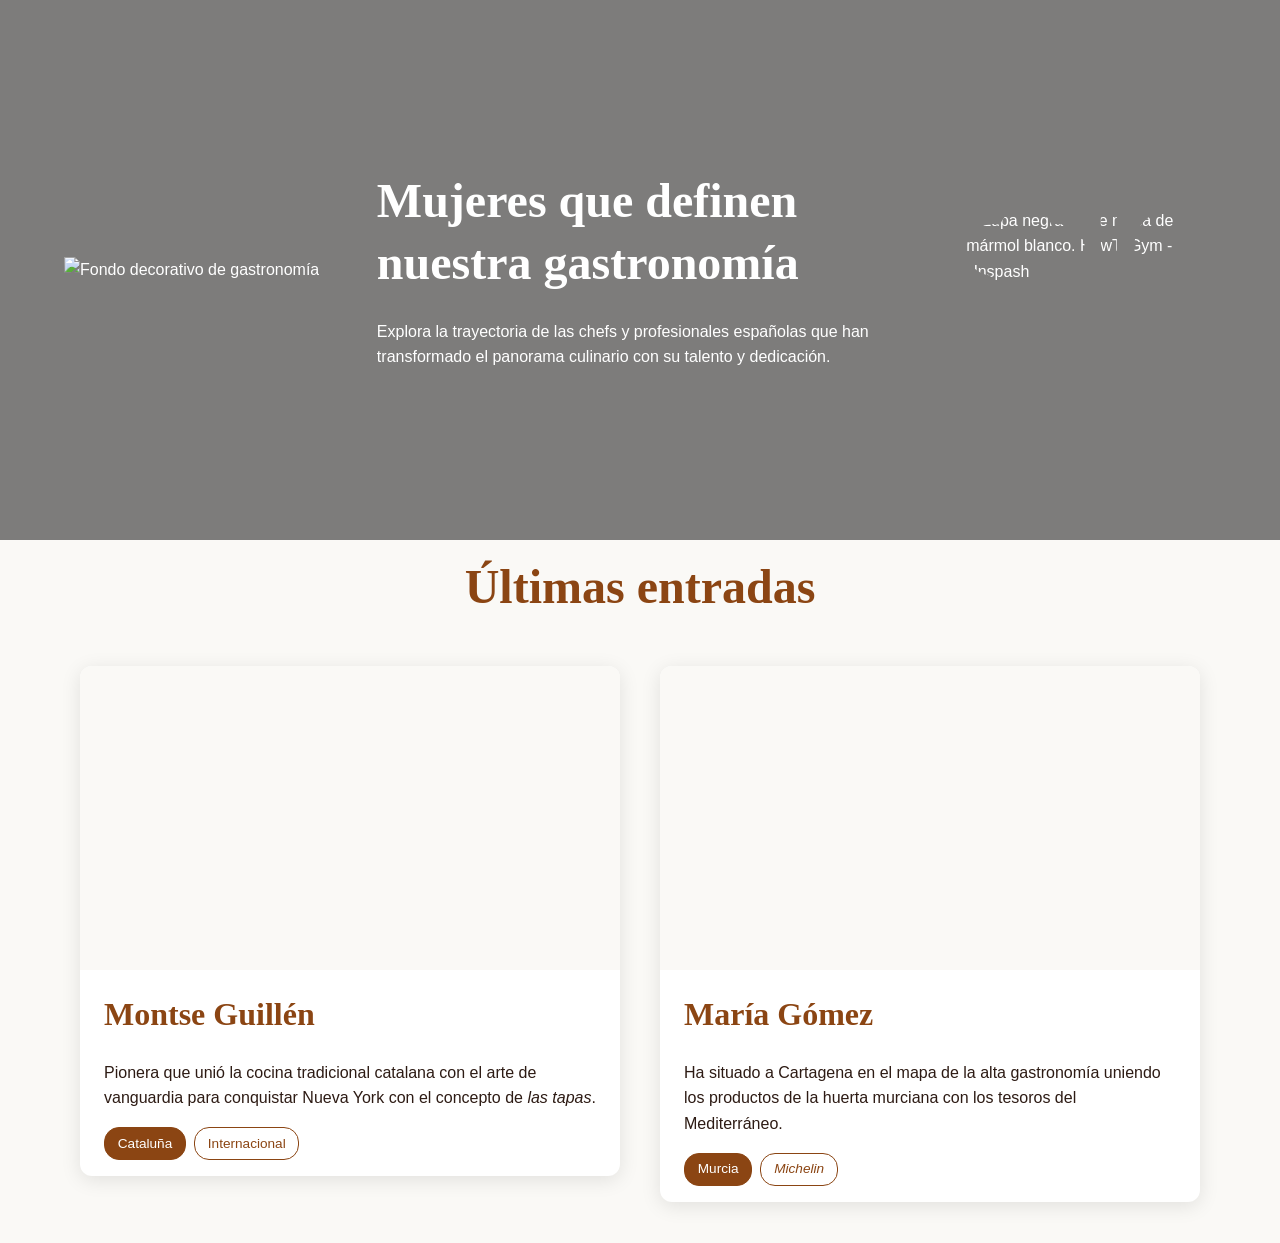
==== commit e1e5e90b: "Actualizo para aplicar cambios PageSpeed Insigths" ====
--- a/src_P2/index.html
+++ b/src_P2/index.html
@@ -6,6 +6,29 @@
     <meta name="viewport" content="width=device-width, initial-scale=1.0" />
     <title>{{ titulo_web }}</title>
 
+    <!-- precarga de la fuente Playfair Display -->
+    <link
+      rel="preload"
+      href="./fonts/playfair-display-v40-latin-regular.woff2"
+      as="font"
+      type="font/woff2"
+      crossorigin="anonymous"
+    />
+    <link
+      rel="preload"
+      href="./fonts/playfair-display-v40-latin-italic.woff2"
+      as="font"
+      type="font/woff2"
+      crossorigin="anonymous"
+    />
+    <link
+      rel="preload"
+      href="./fonts/playfair-display-v40-latin-700.woff2"
+      as="font"
+      type="font/woff2"
+      crossorigin="anonymous"
+    />
+
     <!-- icono de página -->
     <link rel="icon" href="./img/favicon.svg" type="image/svg+xml" />
     <!-- sharp parece no funcionar con la etiqueta link, así que se hace una versión png -->
@@ -14,11 +37,7 @@
     <!-- hoja de estilos -->
     <link rel="stylesheet" href="./css/estilos.css" />
 
-    <!-- tipografía -->
-    <link
-      rel="stylesheet"
-      href="https://fonts.googleapis.com/css2?family=Playfair+Display:ital,wght@0,400;0,700;1,400;1,700&family=Inter:wght@300;400;500;600;700&display=swap"
-    />
+    <!-- carga el javascript en diferido -->
     <script src="./js/script.js" defer></script>
   </head>
 
@@ -28,6 +47,27 @@
 
     <main>
       <section class="hero-index">
+        <picture class="hero-bg-container">
+          <source
+            type="image/webp"
+            media="(min-width: 1024px)"
+            srcset="./img/valentin-7uGtxeLLa0g-unsplash.jpg?as=webp&width=1600"
+          />
+          <source
+            type="image/webp"
+            media="(min-width: 768px)"
+            srcset="./img/valentin-7uGtxeLLa0g-unsplash.jpg?as=webp&width=1000"
+          />
+          <img
+            src="./img/valentin-7uGtxeLLa0g-unsplash.jpg?as=webp&width=600"
+            alt="Fondo decorativo de gastronomía"
+            class="hero-bg-img"
+            fetchpriority="high"
+            width="600"
+            height="400"
+          />
+        </picture>
+
         <div class="hero-index-text">
           <h1>Mujeres que definen nuestra gastronomía</h1>
           <p>
@@ -43,40 +83,32 @@
                 type="image/webp"
                 srcset="
                   ./img/howtogym-S9NchuPb79I-unsplash.jpg?as=webp&width=400   400w,
+                  ./img/howtogym-S9NchuPb79I-unsplash.jpg?as=webp&width=600   600w,
                   ./img/howtogym-S9NchuPb79I-unsplash.jpg?as=webp&width=800   800w,
                   ./img/howtogym-S9NchuPb79I-unsplash.jpg?as=webp&width=1200 1200w,
                   ./img/howtogym-S9NchuPb79I-unsplash.jpg?as=webp&width=1600 1600w,
                   ./img/howtogym-S9NchuPb79I-unsplash.jpg?as=webp&width=2400 2400w
                 "
-                sizes="(max-width: 767px) 100vw, (max-width: 1200px) 50vw, 800px"
+                sizes="(max-width: 767px) 100vw, (max-width: 1200px) 50vw, 600px"
               />
               <img
                 src="./img/howtogym-S9NchuPb79I-unsplash.jpg?width=800"
                 srcset="
                   ./img/howtogym-S9NchuPb79I-unsplash.jpg?width=400   400w,
+                  ./img/howtogym-S9NchuPb79I-unsplash.jpg?width=600   600w,
                   ./img/howtogym-S9NchuPb79I-unsplash.jpg?width=800   800w,
                   ./img/howtogym-S9NchuPb79I-unsplash.jpg?width=1200 1200w
                 "
-                sizes="(max-width: 767px) 100vw, (max-width: 1200px) 50vw, 800px"
+                sizes="(max-width: 767px) 100vw, (max-width: 1200px) 50vw, 600px"
                 alt="Lupa negra sobre mesa de mármol blanco. HowToGym - Unspash"
                 class="hero-index-image-clip"
-                loading="eager"
+                loading="lazy"
+                fetchpriority="low"
                 width="800"
                 height="450"
               />
             </picture>
           </div>
-
-          <!-- forma para el clip-path gorroy sarten -->
-          <svg width="0" height="0">
-            <defs>
-              <clipPath id="clip-gastronomia" clipPathUnits="objectBoundingBox">
-                <path
-                  d="M0.556,0 C0.546,0,0.539,0.014,0.539,0.032 V0.333 C0.539,0.351,0.546,0.365,0.556,0.365 H0.557 V0.412 A0.155,0.294 0,0,0 0.416,0.705 A0.155,0.294 0,0,0 0.571,1 A0.155,0.294 0,0,0 0.726,0.705 A0.155,0.294 0,0,0 0.585,0.412 V0.365 H0.587 C0.596,0.365,0.603,0.351,0.603,0.333 V0.032 C0.603,0.014,0.596,0,0.587,0 Z M0.238,0 A0.109,0.208 0,0,0 0.136,0.137 A0.109,0.208 0,0,0 0.11,0.131 A0.109,0.208 0,0,0 0,0.339 A0.109,0.208 0,0,0 0.098,0.545 V1 H0.238 V1 H0.378 V0.545 A0.109,0.208 0,0,0 0.476,0.339 A0.109,0.208 0,0,0 0.366,0.131 A0.109,0.208 0,0,0 0.341,0.137 A0.109,0.208 0,0,0 0.238,0 Z M0.836,0 A0.164,0.311 0,0,0 0.673,0.311 A0.164,0.311 0,0,0 0.802,0.614 V0.699 H0.783 C0.764,0.699,0.749,0.728,0.749,0.764 C0.749,0.801,0.764,0.829,0.783,0.829 H0.802 V0.933 C0.802,0.97,0.817,1,0.836,1 C0.855,1,0.87,0.97,0.87,0.933 V0.829 H0.889 C0.908,0.829,0.923,0.801,0.923,0.764 C0.923,0.728,0.908,0.699,0.889,0.699 H0.87 V0.614 A0.164,0.311 0,0,0 1,0.311 A0.164,0.311 0,0,0 0.836,0 Z"
-                />
-              </clipPath>
-            </defs>
-          </svg>
         </div>
       </section>
 
@@ -96,11 +128,11 @@
                               "src": "montse_guillen.jpg",
                               "alt": "Montse Guillen, cuinera i artista",
                               "lang": "ca",
-                              "sizes": "(max-width: 767px) 90vw, (max-width: 1200px) 45vw, 540px",
+                              "sizes": "(max-width: 767px) 100vw, (max-width: 1200px) 45vw, 540px",
                               "class": "card-image",
                               "loading": "lazy",
-                              "width": "600",
-                              "height": "338"
+                              "width": "540",
+                              "height": "304"
                             }'
                   >
                   </include>
@@ -132,11 +164,11 @@
                               "src": "maria_gomez_magoga.jpg",
                               "alt": "María Gómez en los fogones de Magoga",
                               "lang": "",
-                              "sizes": "(max-width: 767px) 90vw, (max-width: 1200px) 45vw, 540px",
+                              "sizes": "(max-width: 767px) 100vw, (max-width: 1200px) 45vw, 540px",
                               "class": "card-image",
                               "loading": "lazy",
-                              "width": "600",
-                              "height": "338"
+                              "width": "540",
+                              "height": "304"
                             }'
                   >
                   </include>
@@ -162,5 +194,15 @@
 
     <!-- <footer> --->
     <include src="./src_P2/includes/footer.html"></include>
+
+    <svg width="0" height="0">
+      <defs>
+        <clipPath id="clip-gastronomia" clipPathUnits="objectBoundingBox">
+          <path
+            d="M0.556,0 C0.546,0,0.539,0.014,0.539,0.032 V0.333 C0.539,0.351,0.546,0.365,0.556,0.365 H0.557 V0.412 A0.155,0.294 0,0,0 0.416,0.705 A0.155,0.294 0,0,0 0.571,1 A0.155,0.294 0,0,0 0.726,0.705 A0.155,0.294 0,0,0 0.585,0.412 V0.365 H0.587 C0.596,0.365,0.603,0.351,0.603,0.333 V0.032 C0.603,0.014,0.596,0,0.587,0 Z M0.238,0 A0.109,0.208 0,0,0 0.136,0.137 A0.109,0.208 0,0,0 0.11,0.131 A0.109,0.208 0,0,0 0,0.339 A0.109,0.208 0,0,0 0.098,0.545 V1 H0.238 V1 H0.378 V0.545 A0.109,0.208 0,0,0 0.476,0.339 A0.109,0.208 0,0,0 0.366,0.131 A0.109,0.208 0,0,0 0.341,0.137 A0.109,0.208 0,0,0 0.238,0 Z M0.836,0 A0.164,0.311 0,0,0 0.673,0.311 A0.164,0.311 0,0,0 0.802,0.614 V0.699 H0.783 C0.764,0.699,0.749,0.728,0.749,0.764 C0.749,0.801,0.764,0.829,0.783,0.829 H0.802 V0.933 C0.802,0.97,0.817,1,0.836,1 C0.855,1,0.87,0.97,0.87,0.933 V0.829 H0.889 C0.908,0.829,0.923,0.801,0.923,0.764 C0.923,0.728,0.908,0.699,0.889,0.699 H0.87 V0.614 A0.164,0.311 0,0,0 1,0.311 A0.164,0.311 0,0,0 0.836,0 Z"
+          />
+        </clipPath>
+      </defs>
+    </svg>
   </body>
 </html>
--- a/src_P2/css/estilos.css
+++ b/src_P2/css/estilos.css
@@ -1,7 +1,7 @@
 /* ========================================
    DEPENDENCIA HOVER
 ======================================= */
-@import "npm:hover.css";
+/* @import "npm:hover.css"; */
 
 /* ========================================
    VARIABLES CSS
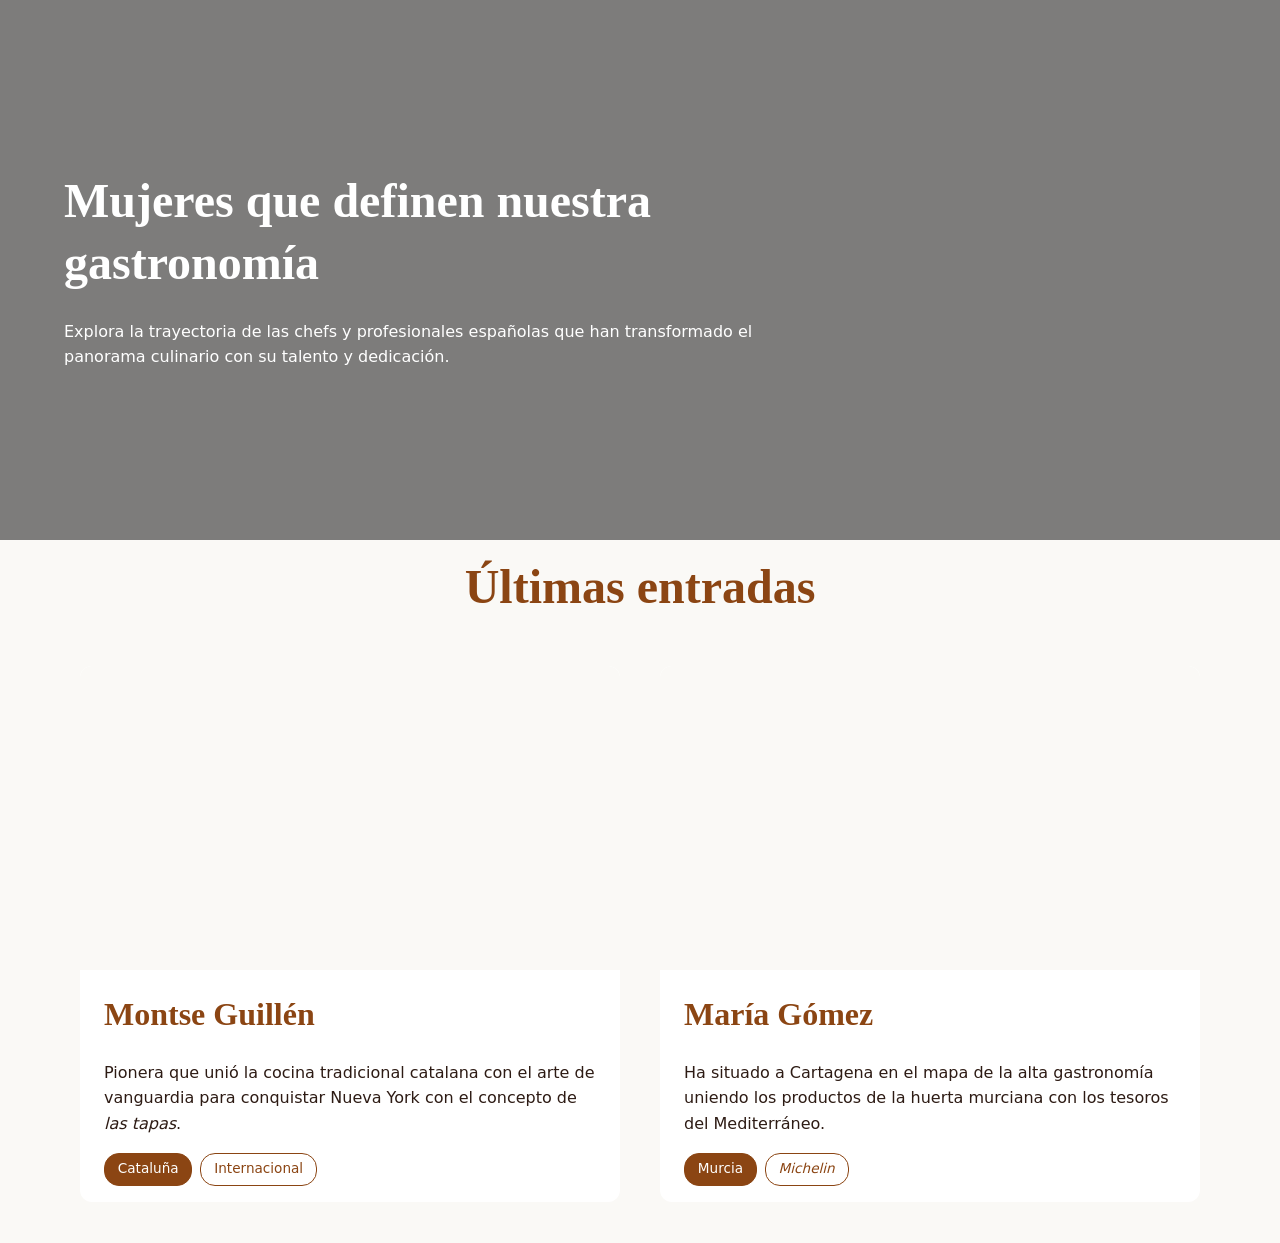
==== commit 7d25f5fb: "Actualizo para aplicar cambios PageSpeed Insigths" ====
--- a/src_P2/index.html
+++ b/src_P2/index.html
@@ -37,8 +37,6 @@
     <!-- hoja de estilos -->
     <link rel="stylesheet" href="./css/estilos.css" />
 
-    <!-- carga el javascript en diferido -->
-    <script src="./js/script.js" defer></script>
   </head>
 
   <body>
--- a/src_P2/css/estilos.css
+++ b/src_P2/css/estilos.css
@@ -1,7 +1,36 @@
 /* ========================================
    DEPENDENCIA HOVER
 ======================================= */
+/* se elimina su carga y se añaden los estilos necesarios al final del css */
 /* @import "npm:hover.css"; */
+
+/* ========================================
+   CARGA DE FUENTES DEL SERVIDOR
+======================================= */
+/* playfair-display-regular - latin */
+@font-face {
+  font-display: swap;
+  font-family: "Playfair Display";
+  font-style: normal;
+  font-weight: 400;
+  src: url("../fonts/playfair-display-v40-latin-regular.woff2") format("woff2");
+}
+/* playfair-display-italic - latin */
+@font-face {
+  font-display: swap;
+  font-family: "Playfair Display";
+  font-style: italic;
+  font-weight: 400;
+  src: url("../fonts/playfair-display-v40-latin-italic.woff2") format("woff2");
+}
+/* playfair-display-700 - latin */
+@font-face {
+  font-display: swap;
+  font-family: "Playfair Display";
+  font-style: normal;
+  font-weight: 700;
+  src: url("../fonts/playfair-display-v40-latin-700.woff2") format("woff2");
+}
 
 /* ========================================
    VARIABLES CSS
@@ -9,7 +38,12 @@
 :root {
   /* FUENTES */
   --fuente-titulo: "Playfair Display", Georgia, serif;
-  --fuente-cuerpo: "Inter", -apple-system, BlinkMacSystemFont, sans-serif;
+
+  /* --fuente-cuerpo: "Inter", -apple-system, BlinkMacSystemFont, sans-serif; */
+  /* se sustituye la fuente Inter por su similitud con las fuentes del sistema */
+  --fuente-cuerpo:
+    system-ui, -apple-system, BlinkMacSystemFont, "Segoe UI", Roboto, Helvetica,
+    Arial, sans-serif;
   --fuente-regular: 400;
   --fuente-medium: 500;
   --fuente-bold: 700;
@@ -243,7 +277,9 @@
 .logo-svg-header {
   width: 100%;
   height: 100%;
-  filter: drop-shadow(0 2px 4px rgba(0, 0, 0, 0.1));
+  contain: paint;
+  content-visibility: auto;
+  /* filter: drop-shadow(0 2px 4px rgba(0, 0, 0, 0.1)); */
 }
 
 .logo-text {
@@ -262,6 +298,7 @@
   text-transform: uppercase;
   font-size: clamp(1.1rem, 4vw, 1.6rem);
   line-height: 1.2;
+  letter-spacing: -0.02em;
 }
 
 .logo-img {
@@ -275,10 +312,11 @@
   font-weight: var(--fuente-regular);
   font-style: italic;
   color: var(--color-primario);
-  letter-spacing: 2;
+  letter-spacing: 2px;
   text-transform: none;
   margin-top: -2px;
   font-size: clamp(0.9rem, 3.5vw, 1.4rem);
+  line-height: 1;
 }
 
 /* ========================================
@@ -286,66 +324,30 @@
 ======================================= */
 .anim-gorro {
   transform-origin: center center;
-  animation:
-    popIn 0.8s cubic-bezier(0.175, 0.885, 0.32, 1.275) both,
-    latido 3s ease-in-out 2.5s infinite;
+  will-change: transform, opacity;
+  animation: popIn 0.8s cubic-bezier(0.175, 0.885, 0.32, 1.275) both;
+  /* se elimina el latido para optimizar */
+  /* latido 3s ease-in-out 2.5s infinite; */
 }
 
 .anim-simbolo {
   opacity: 0;
+  will-change: opacity;
   animation: fadeIn 0.6s ease-out 0.8s forwards;
 }
 
 .anim-shadow {
-  opacity: 0;
-  animation: fadeInSombra 1s ease-out 1.4s forwards;
-}
-
-@keyframes popIn {
-  0% {
-    transform: scale(0);
-    opacity: 0;
-  }
-  100% {
-    transform: scale(1);
-    opacity: 1;
-  }
-}
-
-@keyframes fadeIn {
-  to {
-    opacity: 1;
-  }
-}
-
-@keyframes fadeInSombra {
-  from {
-    opacity: 0;
-  }
-  to {
-    opacity: 0.6;
-  }
-}
-
-@keyframes latido {
-  0%,
-  100% {
-    transform: scale(1);
-  }
-  50% {
-    transform: scale(1.1);
-  }
-}
-
-/* ========================================
+  opacity: 0.6;
+  /* animation: fadeInSombra 1s ease-out 1.4s forwards; */
+}
+
+
+/* =======================================
    HERO INDEX
 ======================================= */
 .hero-index {
-  background:
-    linear-gradient(rgba(0, 0, 0, 0.5), rgba(0, 0, 0, 0.5)),
-    url("../img/valentin-7uGtxeLLa0g-unsplash.jpg?as=webp&width=600");
-  background-size: cover;
-  background-position: bottom;
+  position: relative;
+  overflow: hidden;
   color: var(--color-texto-inverso);
   display: flex;
   flex-direction: column;
@@ -357,6 +359,40 @@
   min-height: 60vh;
 }
 
+.hero-bg-container {
+  position: absolute;
+  top: 0;
+  left: 0;
+  width: 100%;
+  height: 100%;
+  z-index: 1;
+}
+
+.hero-bg-container::after {
+  content: "";
+  position: absolute;
+  top: 0;
+  left: 0;
+  width: 100%;
+  height: 100%;
+  background: linear-gradient(rgba(0, 0, 0, 0.5), rgba(0, 0, 0, 0.5));
+  z-index: 2;
+}
+
+.hero-bg-img {
+  width: 100%;
+  height: 100%;
+  object-fit: cover;
+  object-position: bottom;
+  display: block;
+}
+
+.hero-index-text,
+.hero-index-image {
+  position: relative;
+  z-index: 3;
+}
+
 .hero-index h1 {
   color: var(--color-texto-inverso);
   margin-bottom: 1.5rem;
@@ -364,7 +400,7 @@
 }
 
 .hero-index-text {
-  width: 100%; /* En móvil ocupa todo */
+  width: 100%;
   max-width: 800px;
 }
 
@@ -378,9 +414,10 @@
   width: 100%;
   max-width: 350px;
   aspect-ratio: 2 / 1;
-
   clip-path: url("#clip-gastronomia");
   -webkit-clip-path: url("#clip-gastronomia");
+  transform: translateZ(0);
+  will-change: clip-path;
 }
 
 .hero-index-image-clip {
@@ -388,27 +425,12 @@
   height: 100%;
   object-fit: cover;
   display: block;
-}
-
-/* tamaño intermedio para la imagen */
-@media (min-width: 768px) {
-  .hero-index {
-    background:
-      linear-gradient(rgba(0, 0, 0, 0.5), rgba(0, 0, 0, 0.5)),
-      url("../img/valentin-7uGtxeLLa0g-unsplash.jpg?as=webp&width=1000");
-    background-size: cover;
-    background-position: bottom;
-  }
-}
-
-/* 2 columnas */
+  will-change: transform, clip-path;
+}
+
+/* 2 columnas para pantallas grandes */
 @media (min-width: 1024px) {
   .hero-index {
-    background:
-      linear-gradient(rgba(0, 0, 0, 0.5), rgba(0, 0, 0, 0.5)),
-      url("../img/valentin-7uGtxeLLa0g-unsplash.jpg?as=webp&width=1600");
-    background-size: cover;
-    background-position: bottom;
     flex-direction: row;
     text-align: left;
     justify-content: space-between;
@@ -442,7 +464,8 @@
   display: block;
   align-items: center;
   text-align: center;
-
+  contain: layout style;
+  /* contain: content; */
   margin: 0 auto;
   padding: 1rem 2.5rem;
 }
@@ -648,18 +671,29 @@
 
 .header-interno-image {
   width: 100%;
+  aspect-ratio: 1120 / 400;
   border-radius: 12px;
   display: block;
   object-fit: cover;
 
-  height: auto;
-  aspect-ratio: auto;
+  /* height: auto; */
+  /* aspect-ratio: auto; */
   object-position: center top;
+}
+
+@media (max-width: 767px) {
+  .header-interno-image {
+    aspect-ratio: 4 / 3;
+    /* height: 350px; */
+    /* object-position: top center; */
+  }
 }
 
 @media (min-width: 768px) {
   .header-interno-image {
+    
     height: 350px;
+    aspect-ratio: 16 / 5;
     object-position: top center;
   }
 }
@@ -928,6 +962,8 @@
   margin-bottom: 3rem;
   border-radius: 16px;
   box-shadow: var(--sombra-tenue);
+  content-visibility: auto;
+  contain-intrinsic-size: 1000px;
 }
 
 .fuentes h1 {
@@ -1029,3 +1065,204 @@
   outline: 3px solid var(--color-primario);
   outline-offset: 2px;
 }
+
+/* ========================================
+   efectos de las animaciones
+======================================= */
+
+@keyframes popIn {
+  0% {
+    transform: scale(0);
+    opacity: 0;
+  }
+  100% {
+    transform: scale(1);
+    opacity: 1;
+  }
+}
+
+@keyframes fadeIn {
+  to {
+    opacity: 1;
+  }
+}
+
+@keyframes fadeInSombra {
+  from {
+    opacity: 0;
+  }
+  to {
+    opacity: 0.6;
+  }
+}
+
+@keyframes latido {
+  0%,
+  100% {
+    transform: scale(1);
+  }
+  50% {
+    transform: scale(1.1);
+  }
+}
+
+
+/* ==========================================================================
+   EXTRACCIÓN DE HOVER.CSS PARA EVITAR LA DEPENDENCIA EXTERNA
+   ========================================================================== */
+
+/* estilos base */
+.hvr-curl-bottom-right {
+  display: inline-block;
+  vertical-align: middle;
+  -webkit-transform: translateZ(0);
+  transform: translateZ(0);
+  box-shadow: 0 0 1px rgba(0, 0, 0, 0);
+  -webkit-backface-visibility: hidden;
+  backface-visibility: hidden;
+  -moz-osx-font-smoothing: grayscale;
+  position: relative;
+}
+
+/* doblez de esquina */
+.hvr-curl-bottom-right::before {
+  pointer-events: none;
+  position: absolute;
+  content: "";
+  height: 0;
+  width: 0;
+  bottom: 0;
+  right: 0;
+  background: white; /* Color del fondo del doblez */
+  background: linear-gradient(315deg, white 45%, #aaa 50%, #ccc 56%, white 80%);
+  box-shadow: -1px -1px 1px rgba(0, 0, 0, 0.4);
+  -webkit-transition-duration: 0.3s;
+  transition-duration: 0.3s;
+  -webkit-transition-property: width, height;
+  transition-property: width, height;
+}
+
+/* hover del doblez */
+.hvr-curl-bottom-right:hover::before,
+.hvr-curl-bottom-right:focus::before,
+.hvr-curl-bottom-right:active::before {
+  width: 25px;
+  height: 25px;
+}
+
+/* sombra flotante */
+.hvr-float-shadow {
+  display: inline-block;
+  vertical-align: middle;
+  -webkit-transform: translateZ(0);
+  transform: translateZ(0);
+  box-shadow: 0 0 1px rgba(0, 0, 0, 0);
+  -webkit-backface-visibility: hidden;
+  backface-visibility: hidden;
+  -moz-osx-font-smoothing: grayscale;
+  position: relative;
+  -webkit-transition-duration: 0.3s;
+  transition-duration: 0.3s;
+  -webkit-transition-property: transform;
+  transition-property: transform;
+}
+
+.hvr-float-shadow::before {
+  pointer-events: none;
+  position: absolute;
+  z-index: -1;
+  content: "";
+  top: 100%;
+  left: 5%;
+  height: 10px;
+  width: 90%;
+  opacity: 0;
+  background: -webkit-radial-gradient(
+    center,
+    示意 ellipse,
+    rgba(0, 0, 0, 0.35) 0%,
+    rgba(0, 0, 0, 0) 80%
+  );
+  background: radial-gradient(
+    ellipse at center,
+    rgba(0, 0, 0, 0.35) 0%,
+    rgba(0, 0, 0, 0) 80%
+  );
+  /* transición para la aparición de la sombra */
+  -webkit-transition-duration: 0.3s;
+  transition-duration: 0.3s;
+  -webkit-transition-property: transform, opacity;
+  transition-property: transform, opacity;
+}
+
+.hvr-float-shadow:hover,
+.hvr-float-shadow:focus,
+.hvr-float-shadow:active {
+  -webkit-transform: translateY(-5px);
+  transform: translateY(-5px);
+}
+
+.hvr-float-shadow:hover::before,
+.hvr-float-shadow:focus::before,
+.hvr-float-shadow:active::before {
+  opacity: 1;
+  -webkit-transform: translateY(5px);
+  transform: translateY(5px);
+}
+
+/* ==========================================================================
+   ESTILOS PARA LA FACHADA DE VÍDEO DE YOUTUBE
+   ========================================================================== */
+
+.youtube-fachada {
+  position: relative;
+  cursor: pointer;
+  display: block;
+  width: 100%;
+  aspect-ratio: 16 / 9;
+  background-color: #000;
+  overflow: hidden;
+}
+
+.youtube-fachada img {
+  width: 100%;
+  height: 100%;
+  object-fit: contain;
+  display: block;
+}
+
+.youtube-fachada iframe {
+  width: 100%;
+  height: 100%;
+  border: none;
+  display: block;
+}
+
+.play-button {
+  position: absolute;
+  top: 50%;
+  left: 50%;
+  transform: translate(-50%, -50%);
+  width: 68px;
+  height: 48px;
+  background-color: #212121;
+  opacity: 0.9;
+  border-radius: 14px;
+  border: none;
+  z-index: 2;
+}
+
+.play-button::before {
+  content: "";
+  position: absolute;
+  top: 50%;
+  left: 55%;
+  transform: translate(-50%, -50%);
+  border-style: solid;
+  border-width: 10px 0 10px 15px;
+  border-color: transparent transparent transparent #fff;
+}
+
+.youtube-fachada:hover .play-button {
+  background-color: #f00;
+}
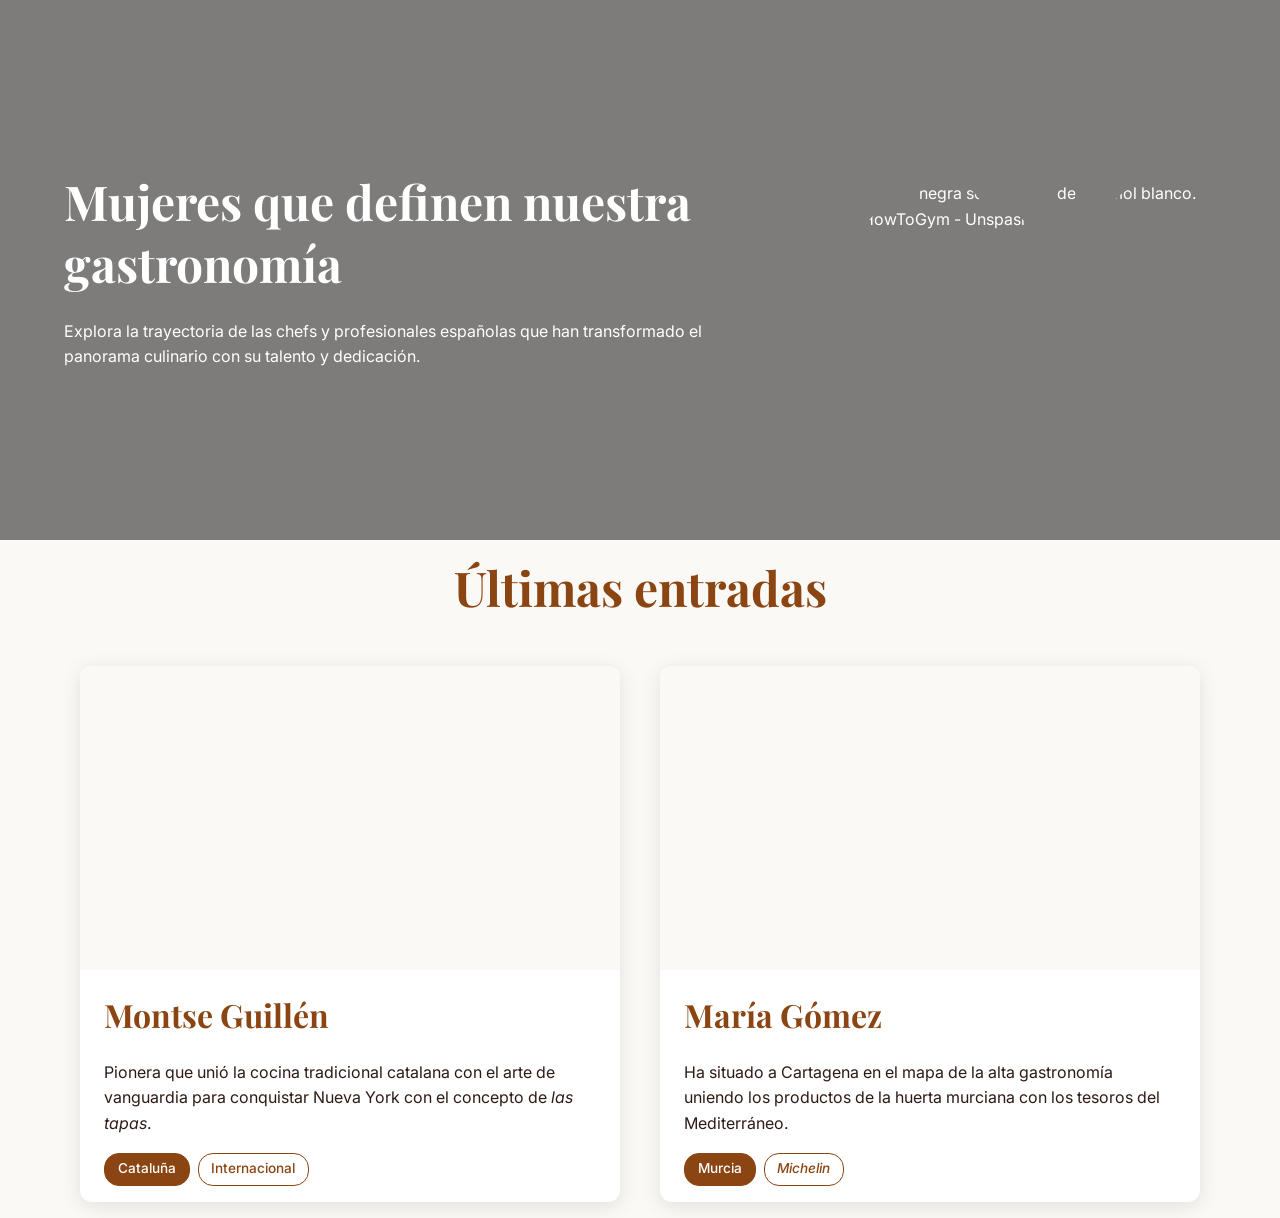
==== commit 856096c3: "Actualizo para aplicar cambios PageSpeed Insigths" ====
--- a/src_P2/index.html
+++ b/src_P2/index.html
@@ -5,29 +5,6 @@
     <meta name="description" content="Gastronomía en femenino" />
     <meta name="viewport" content="width=device-width, initial-scale=1.0" />
     <title>{{ titulo_web }}</title>
-
-    <!-- precarga de la fuente Playfair Display -->
-    <link
-      rel="preload"
-      href="./fonts/playfair-display-v40-latin-regular.woff2"
-      as="font"
-      type="font/woff2"
-      crossorigin="anonymous"
-    />
-    <link
-      rel="preload"
-      href="./fonts/playfair-display-v40-latin-italic.woff2"
-      as="font"
-      type="font/woff2"
-      crossorigin="anonymous"
-    />
-    <link
-      rel="preload"
-      href="./fonts/playfair-display-v40-latin-700.woff2"
-      as="font"
-      type="font/woff2"
-      crossorigin="anonymous"
-    />
 
     <!-- icono de página -->
     <link rel="icon" href="./img/favicon.svg" type="image/svg+xml" />
@@ -37,6 +14,12 @@
     <!-- hoja de estilos -->
     <link rel="stylesheet" href="./css/estilos.css" />
 
+    <!-- tipografía -->
+    <link
+      rel="stylesheet"
+      href="https://fonts.googleapis.com/css2?family=Playfair+Display:ital,wght@0,400;0,700;1,400;1,700&family=Inter:wght@300;400;500;600;700&display=swap"
+    />
+    <script src="./js/script.js" defer></script>
   </head>
 
   <body>
@@ -45,27 +28,6 @@
 
     <main>
       <section class="hero-index">
-        <picture class="hero-bg-container">
-          <source
-            type="image/webp"
-            media="(min-width: 1024px)"
-            srcset="./img/valentin-7uGtxeLLa0g-unsplash.jpg?as=webp&width=1600"
-          />
-          <source
-            type="image/webp"
-            media="(min-width: 768px)"
-            srcset="./img/valentin-7uGtxeLLa0g-unsplash.jpg?as=webp&width=1000"
-          />
-          <img
-            src="./img/valentin-7uGtxeLLa0g-unsplash.jpg?as=webp&width=600"
-            alt="Fondo decorativo de gastronomía"
-            class="hero-bg-img"
-            fetchpriority="high"
-            width="600"
-            height="400"
-          />
-        </picture>
-
         <div class="hero-index-text">
           <h1>Mujeres que definen nuestra gastronomía</h1>
           <p>
@@ -81,32 +43,40 @@
                 type="image/webp"
                 srcset="
                   ./img/howtogym-S9NchuPb79I-unsplash.jpg?as=webp&width=400   400w,
-                  ./img/howtogym-S9NchuPb79I-unsplash.jpg?as=webp&width=600   600w,
                   ./img/howtogym-S9NchuPb79I-unsplash.jpg?as=webp&width=800   800w,
                   ./img/howtogym-S9NchuPb79I-unsplash.jpg?as=webp&width=1200 1200w,
                   ./img/howtogym-S9NchuPb79I-unsplash.jpg?as=webp&width=1600 1600w,
                   ./img/howtogym-S9NchuPb79I-unsplash.jpg?as=webp&width=2400 2400w
                 "
-                sizes="(max-width: 767px) 100vw, (max-width: 1200px) 50vw, 600px"
+                sizes="(max-width: 767px) 100vw, (max-width: 1200px) 50vw, 800px"
               />
               <img
                 src="./img/howtogym-S9NchuPb79I-unsplash.jpg?width=800"
                 srcset="
                   ./img/howtogym-S9NchuPb79I-unsplash.jpg?width=400   400w,
-                  ./img/howtogym-S9NchuPb79I-unsplash.jpg?width=600   600w,
                   ./img/howtogym-S9NchuPb79I-unsplash.jpg?width=800   800w,
                   ./img/howtogym-S9NchuPb79I-unsplash.jpg?width=1200 1200w
                 "
-                sizes="(max-width: 767px) 100vw, (max-width: 1200px) 50vw, 600px"
+                sizes="(max-width: 767px) 100vw, (max-width: 1200px) 50vw, 800px"
                 alt="Lupa negra sobre mesa de mármol blanco. HowToGym - Unspash"
                 class="hero-index-image-clip"
-                loading="lazy"
-                fetchpriority="low"
+                loading="eager"
                 width="800"
                 height="450"
               />
             </picture>
           </div>
+
+          <!-- forma para el clip-path gorroy sarten -->
+          <svg width="0" height="0">
+            <defs>
+              <clipPath id="clip-gastronomia" clipPathUnits="objectBoundingBox">
+                <path
+                  d="M0.556,0 C0.546,0,0.539,0.014,0.539,0.032 V0.333 C0.539,0.351,0.546,0.365,0.556,0.365 H0.557 V0.412 A0.155,0.294 0,0,0 0.416,0.705 A0.155,0.294 0,0,0 0.571,1 A0.155,0.294 0,0,0 0.726,0.705 A0.155,0.294 0,0,0 0.585,0.412 V0.365 H0.587 C0.596,0.365,0.603,0.351,0.603,0.333 V0.032 C0.603,0.014,0.596,0,0.587,0 Z M0.238,0 A0.109,0.208 0,0,0 0.136,0.137 A0.109,0.208 0,0,0 0.11,0.131 A0.109,0.208 0,0,0 0,0.339 A0.109,0.208 0,0,0 0.098,0.545 V1 H0.238 V1 H0.378 V0.545 A0.109,0.208 0,0,0 0.476,0.339 A0.109,0.208 0,0,0 0.366,0.131 A0.109,0.208 0,0,0 0.341,0.137 A0.109,0.208 0,0,0 0.238,0 Z M0.836,0 A0.164,0.311 0,0,0 0.673,0.311 A0.164,0.311 0,0,0 0.802,0.614 V0.699 H0.783 C0.764,0.699,0.749,0.728,0.749,0.764 C0.749,0.801,0.764,0.829,0.783,0.829 H0.802 V0.933 C0.802,0.97,0.817,1,0.836,1 C0.855,1,0.87,0.97,0.87,0.933 V0.829 H0.889 C0.908,0.829,0.923,0.801,0.923,0.764 C0.923,0.728,0.908,0.699,0.889,0.699 H0.87 V0.614 A0.164,0.311 0,0,0 1,0.311 A0.164,0.311 0,0,0 0.836,0 Z"
+                />
+              </clipPath>
+            </defs>
+          </svg>
         </div>
       </section>
 
@@ -126,11 +96,11 @@
                               "src": "montse_guillen.jpg",
                               "alt": "Montse Guillen, cuinera i artista",
                               "lang": "ca",
-                              "sizes": "(max-width: 767px) 100vw, (max-width: 1200px) 45vw, 540px",
+                              "sizes": "(max-width: 767px) 90vw, (max-width: 1200px) 45vw, 540px",
                               "class": "card-image",
                               "loading": "lazy",
-                              "width": "540",
-                              "height": "304"
+                              "width": "600",
+                              "height": "338"
                             }'
                   >
                   </include>
@@ -162,11 +132,11 @@
                               "src": "maria_gomez_magoga.jpg",
                               "alt": "María Gómez en los fogones de Magoga",
                               "lang": "",
-                              "sizes": "(max-width: 767px) 100vw, (max-width: 1200px) 45vw, 540px",
+                              "sizes": "(max-width: 767px) 90vw, (max-width: 1200px) 45vw, 540px",
                               "class": "card-image",
                               "loading": "lazy",
-                              "width": "540",
-                              "height": "304"
+                              "width": "600",
+                              "height": "338"
                             }'
                   >
                   </include>
@@ -192,15 +162,5 @@
 
     <!-- <footer> --->
     <include src="./src_P2/includes/footer.html"></include>
-
-    <svg width="0" height="0">
-      <defs>
-        <clipPath id="clip-gastronomia" clipPathUnits="objectBoundingBox">
-          <path
-            d="M0.556,0 C0.546,0,0.539,0.014,0.539,0.032 V0.333 C0.539,0.351,0.546,0.365,0.556,0.365 H0.557 V0.412 A0.155,0.294 0,0,0 0.416,0.705 A0.155,0.294 0,0,0 0.571,1 A0.155,0.294 0,0,0 0.726,0.705 A0.155,0.294 0,0,0 0.585,0.412 V0.365 H0.587 C0.596,0.365,0.603,0.351,0.603,0.333 V0.032 C0.603,0.014,0.596,0,0.587,0 Z M0.238,0 A0.109,0.208 0,0,0 0.136,0.137 A0.109,0.208 0,0,0 0.11,0.131 A0.109,0.208 0,0,0 0,0.339 A0.109,0.208 0,0,0 0.098,0.545 V1 H0.238 V1 H0.378 V0.545 A0.109,0.208 0,0,0 0.476,0.339 A0.109,0.208 0,0,0 0.366,0.131 A0.109,0.208 0,0,0 0.341,0.137 A0.109,0.208 0,0,0 0.238,0 Z M0.836,0 A0.164,0.311 0,0,0 0.673,0.311 A0.164,0.311 0,0,0 0.802,0.614 V0.699 H0.783 C0.764,0.699,0.749,0.728,0.749,0.764 C0.749,0.801,0.764,0.829,0.783,0.829 H0.802 V0.933 C0.802,0.97,0.817,1,0.836,1 C0.855,1,0.87,0.97,0.87,0.933 V0.829 H0.889 C0.908,0.829,0.923,0.801,0.923,0.764 C0.923,0.728,0.908,0.699,0.889,0.699 H0.87 V0.614 A0.164,0.311 0,0,0 1,0.311 A0.164,0.311 0,0,0 0.836,0 Z"
-          />
-        </clipPath>
-      </defs>
-    </svg>
   </body>
 </html>
--- a/src_P2/css/estilos.css
+++ b/src_P2/css/estilos.css
@@ -1,36 +1,7 @@
 /* ========================================
    DEPENDENCIA HOVER
 ======================================= */
-/* se elimina su carga y se añaden los estilos necesarios al final del css */
-/* @import "npm:hover.css"; */
-
-/* ========================================
-   CARGA DE FUENTES DEL SERVIDOR
-======================================= */
-/* playfair-display-regular - latin */
-@font-face {
-  font-display: swap;
-  font-family: "Playfair Display";
-  font-style: normal;
-  font-weight: 400;
-  src: url("../fonts/playfair-display-v40-latin-regular.woff2") format("woff2");
-}
-/* playfair-display-italic - latin */
-@font-face {
-  font-display: swap;
-  font-family: "Playfair Display";
-  font-style: italic;
-  font-weight: 400;
-  src: url("../fonts/playfair-display-v40-latin-italic.woff2") format("woff2");
-}
-/* playfair-display-700 - latin */
-@font-face {
-  font-display: swap;
-  font-family: "Playfair Display";
-  font-style: normal;
-  font-weight: 700;
-  src: url("../fonts/playfair-display-v40-latin-700.woff2") format("woff2");
-}
+@import "npm:hover.css";
 
 /* ========================================
    VARIABLES CSS
@@ -38,12 +9,7 @@
 :root {
   /* FUENTES */
   --fuente-titulo: "Playfair Display", Georgia, serif;
-
-  /* --fuente-cuerpo: "Inter", -apple-system, BlinkMacSystemFont, sans-serif; */
-  /* se sustituye la fuente Inter por su similitud con las fuentes del sistema */
-  --fuente-cuerpo:
-    system-ui, -apple-system, BlinkMacSystemFont, "Segoe UI", Roboto, Helvetica,
-    Arial, sans-serif;
+  --fuente-cuerpo: "Inter", -apple-system, BlinkMacSystemFont, sans-serif;
   --fuente-regular: 400;
   --fuente-medium: 500;
   --fuente-bold: 700;
@@ -277,9 +243,7 @@
 .logo-svg-header {
   width: 100%;
   height: 100%;
-  contain: paint;
-  content-visibility: auto;
-  /* filter: drop-shadow(0 2px 4px rgba(0, 0, 0, 0.1)); */
+  filter: drop-shadow(0 2px 4px rgba(0, 0, 0, 0.1));
 }
 
 .logo-text {
@@ -298,7 +262,6 @@
   text-transform: uppercase;
   font-size: clamp(1.1rem, 4vw, 1.6rem);
   line-height: 1.2;
-  letter-spacing: -0.02em;
 }
 
 .logo-img {
@@ -312,11 +275,10 @@
   font-weight: var(--fuente-regular);
   font-style: italic;
   color: var(--color-primario);
-  letter-spacing: 2px;
+  letter-spacing: 2;
   text-transform: none;
   margin-top: -2px;
   font-size: clamp(0.9rem, 3.5vw, 1.4rem);
-  line-height: 1;
 }
 
 /* ========================================
@@ -324,30 +286,66 @@
 ======================================= */
 .anim-gorro {
   transform-origin: center center;
-  will-change: transform, opacity;
-  animation: popIn 0.8s cubic-bezier(0.175, 0.885, 0.32, 1.275) both;
-  /* se elimina el latido para optimizar */
-  /* latido 3s ease-in-out 2.5s infinite; */
+  animation:
+    popIn 0.8s cubic-bezier(0.175, 0.885, 0.32, 1.275) both,
+    latido 3s ease-in-out 2.5s infinite;
 }
 
 .anim-simbolo {
   opacity: 0;
-  will-change: opacity;
   animation: fadeIn 0.6s ease-out 0.8s forwards;
 }
 
 .anim-shadow {
-  opacity: 0.6;
-  /* animation: fadeInSombra 1s ease-out 1.4s forwards; */
-}
-
-
-/* =======================================
+  opacity: 0;
+  animation: fadeInSombra 1s ease-out 1.4s forwards;
+}
+
+@keyframes popIn {
+  0% {
+    transform: scale(0);
+    opacity: 0;
+  }
+  100% {
+    transform: scale(1);
+    opacity: 1;
+  }
+}
+
+@keyframes fadeIn {
+  to {
+    opacity: 1;
+  }
+}
+
+@keyframes fadeInSombra {
+  from {
+    opacity: 0;
+  }
+  to {
+    opacity: 0.6;
+  }
+}
+
+@keyframes latido {
+  0%,
+  100% {
+    transform: scale(1);
+  }
+  50% {
+    transform: scale(1.1);
+  }
+}
+
+/* ========================================
    HERO INDEX
 ======================================= */
 .hero-index {
-  position: relative;
-  overflow: hidden;
+  background:
+    linear-gradient(rgba(0, 0, 0, 0.5), rgba(0, 0, 0, 0.5)),
+    url("../img/valentin-7uGtxeLLa0g-unsplash.jpg?as=webp&width=600");
+  background-size: cover;
+  background-position: bottom;
   color: var(--color-texto-inverso);
   display: flex;
   flex-direction: column;
@@ -359,40 +357,6 @@
   min-height: 60vh;
 }
 
-.hero-bg-container {
-  position: absolute;
-  top: 0;
-  left: 0;
-  width: 100%;
-  height: 100%;
-  z-index: 1;
-}
-
-.hero-bg-container::after {
-  content: "";
-  position: absolute;
-  top: 0;
-  left: 0;
-  width: 100%;
-  height: 100%;
-  background: linear-gradient(rgba(0, 0, 0, 0.5), rgba(0, 0, 0, 0.5));
-  z-index: 2;
-}
-
-.hero-bg-img {
-  width: 100%;
-  height: 100%;
-  object-fit: cover;
-  object-position: bottom;
-  display: block;
-}
-
-.hero-index-text,
-.hero-index-image {
-  position: relative;
-  z-index: 3;
-}
-
 .hero-index h1 {
   color: var(--color-texto-inverso);
   margin-bottom: 1.5rem;
@@ -400,7 +364,7 @@
 }
 
 .hero-index-text {
-  width: 100%;
+  width: 100%; /* En móvil ocupa todo */
   max-width: 800px;
 }
 
@@ -414,10 +378,9 @@
   width: 100%;
   max-width: 350px;
   aspect-ratio: 2 / 1;
+
   clip-path: url("#clip-gastronomia");
   -webkit-clip-path: url("#clip-gastronomia");
-  transform: translateZ(0);
-  will-change: clip-path;
 }
 
 .hero-index-image-clip {
@@ -425,12 +388,27 @@
   height: 100%;
   object-fit: cover;
   display: block;
-  will-change: transform, clip-path;
-}
-
-/* 2 columnas para pantallas grandes */
+}
+
+/* tamaño intermedio para la imagen */
+@media (min-width: 768px) {
+  .hero-index {
+    background:
+      linear-gradient(rgba(0, 0, 0, 0.5), rgba(0, 0, 0, 0.5)),
+      url("../img/valentin-7uGtxeLLa0g-unsplash.jpg?as=webp&width=1000");
+    background-size: cover;
+    background-position: bottom;
+  }
+}
+
+/* 2 columnas */
 @media (min-width: 1024px) {
   .hero-index {
+    background:
+      linear-gradient(rgba(0, 0, 0, 0.5), rgba(0, 0, 0, 0.5)),
+      url("../img/valentin-7uGtxeLLa0g-unsplash.jpg?as=webp&width=1600");
+    background-size: cover;
+    background-position: bottom;
     flex-direction: row;
     text-align: left;
     justify-content: space-between;
@@ -464,8 +442,7 @@
   display: block;
   align-items: center;
   text-align: center;
-  contain: layout style;
-  /* contain: content; */
+
   margin: 0 auto;
   padding: 1rem 2.5rem;
 }
@@ -671,29 +648,18 @@
 
 .header-interno-image {
   width: 100%;
-  aspect-ratio: 1120 / 400;
   border-radius: 12px;
   display: block;
   object-fit: cover;
 
-  /* height: auto; */
-  /* aspect-ratio: auto; */
+  height: auto;
+  aspect-ratio: auto;
   object-position: center top;
-}
-
-@media (max-width: 767px) {
-  .header-interno-image {
-    aspect-ratio: 4 / 3;
-    /* height: 350px; */
-    /* object-position: top center; */
-  }
 }
 
 @media (min-width: 768px) {
   .header-interno-image {
-    
     height: 350px;
-    aspect-ratio: 16 / 5;
     object-position: top center;
   }
 }
@@ -962,8 +928,6 @@
   margin-bottom: 3rem;
   border-radius: 16px;
   box-shadow: var(--sombra-tenue);
-  content-visibility: auto;
-  contain-intrinsic-size: 1000px;
 }
 
 .fuentes h1 {
@@ -1065,204 +1029,3 @@
   outline: 3px solid var(--color-primario);
   outline-offset: 2px;
 }
-
-/* ========================================
-   efectos de las animaciones
-======================================= */
-
-@keyframes popIn {
-  0% {
-    transform: scale(0);
-    opacity: 0;
-  }
-  100% {
-    transform: scale(1);
-    opacity: 1;
-  }
-}
-
-@keyframes fadeIn {
-  to {
-    opacity: 1;
-  }
-}
-
-@keyframes fadeInSombra {
-  from {
-    opacity: 0;
-  }
-  to {
-    opacity: 0.6;
-  }
-}
-
-@keyframes latido {
-  0%,
-  100% {
-    transform: scale(1);
-  }
-  50% {
-    transform: scale(1.1);
-  }
-}
-
-
-/* ==========================================================================
-   EXTRACCIÓN DE HOVER.CSS PARA EVITAR LA DEPENDENCIA EXTERNA
-   ========================================================================== */
-
-/* estilos base */
-.hvr-curl-bottom-right {
-  display: inline-block;
-  vertical-align: middle;
-  -webkit-transform: translateZ(0);
-  transform: translateZ(0);
-  box-shadow: 0 0 1px rgba(0, 0, 0, 0);
-  -webkit-backface-visibility: hidden;
-  backface-visibility: hidden;
-  -moz-osx-font-smoothing: grayscale;
-  position: relative;
-}
-
-/* doblez de esquina */
-.hvr-curl-bottom-right::before {
-  pointer-events: none;
-  position: absolute;
-  content: "";
-  height: 0;
-  width: 0;
-  bottom: 0;
-  right: 0;
-  background: white; /* Color del fondo del doblez */
-  background: linear-gradient(315deg, white 45%, #aaa 50%, #ccc 56%, white 80%);
-  box-shadow: -1px -1px 1px rgba(0, 0, 0, 0.4);
-  -webkit-transition-duration: 0.3s;
-  transition-duration: 0.3s;
-  -webkit-transition-property: width, height;
-  transition-property: width, height;
-}
-
-/* hover del doblez */
-.hvr-curl-bottom-right:hover::before,
-.hvr-curl-bottom-right:focus::before,
-.hvr-curl-bottom-right:active::before {
-  width: 25px;
-  height: 25px;
-}
-
-/* sombra flotante */
-.hvr-float-shadow {
-  display: inline-block;
-  vertical-align: middle;
-  -webkit-transform: translateZ(0);
-  transform: translateZ(0);
-  box-shadow: 0 0 1px rgba(0, 0, 0, 0);
-  -webkit-backface-visibility: hidden;
-  backface-visibility: hidden;
-  -moz-osx-font-smoothing: grayscale;
-  position: relative;
-  -webkit-transition-duration: 0.3s;
-  transition-duration: 0.3s;
-  -webkit-transition-property: transform;
-  transition-property: transform;
-}
-
-.hvr-float-shadow::before {
-  pointer-events: none;
-  position: absolute;
-  z-index: -1;
-  content: "";
-  top: 100%;
-  left: 5%;
-  height: 10px;
-  width: 90%;
-  opacity: 0;
-  background: -webkit-radial-gradient(
-    center,
-    示意 ellipse,
-    rgba(0, 0, 0, 0.35) 0%,
-    rgba(0, 0, 0, 0) 80%
-  );
-  background: radial-gradient(
-    ellipse at center,
-    rgba(0, 0, 0, 0.35) 0%,
-    rgba(0, 0, 0, 0) 80%
-  );
-  /* transición para la aparición de la sombra */
-  -webkit-transition-duration: 0.3s;
-  transition-duration: 0.3s;
-  -webkit-transition-property: transform, opacity;
-  transition-property: transform, opacity;
-}
-
-.hvr-float-shadow:hover,
-.hvr-float-shadow:focus,
-.hvr-float-shadow:active {
-  -webkit-transform: translateY(-5px);
-  transform: translateY(-5px);
-}
-
-.hvr-float-shadow:hover::before,
-.hvr-float-shadow:focus::before,
-.hvr-float-shadow:active::before {
-  opacity: 1;
-  -webkit-transform: translateY(5px);
-  transform: translateY(5px);
-}
-
-/* ==========================================================================
-   ESTILOS PARA LA FACHADA DE VÍDEO DE YOUTUBE
-   ========================================================================== */
-
-.youtube-fachada {
-  position: relative;
-  cursor: pointer;
-  display: block;
-  width: 100%;
-  aspect-ratio: 16 / 9;
-  background-color: #000;
-  overflow: hidden;
-}
-
-.youtube-fachada img {
-  width: 100%;
-  height: 100%;
-  object-fit: contain;
-  display: block;
-}
-
-.youtube-fachada iframe {
-  width: 100%;
-  height: 100%;
-  border: none;
-  display: block;
-}
-
-.play-button {
-  position: absolute;
-  top: 50%;
-  left: 50%;
-  transform: translate(-50%, -50%);
-  width: 68px;
-  height: 48px;
-  background-color: #212121;
-  opacity: 0.9;
-  border-radius: 14px;
-  border: none;
-  z-index: 2;
-}
-
-.play-button::before {
-  content: "";
-  position: absolute;
-  top: 50%;
-  left: 55%;
-  transform: translate(-50%, -50%);
-  border-style: solid;
-  border-width: 10px 0 10px 15px;
-  border-color: transparent transparent transparent #fff;
-}
-
-.youtube-fachada:hover .play-button {
-  background-color: #f00;
-}
